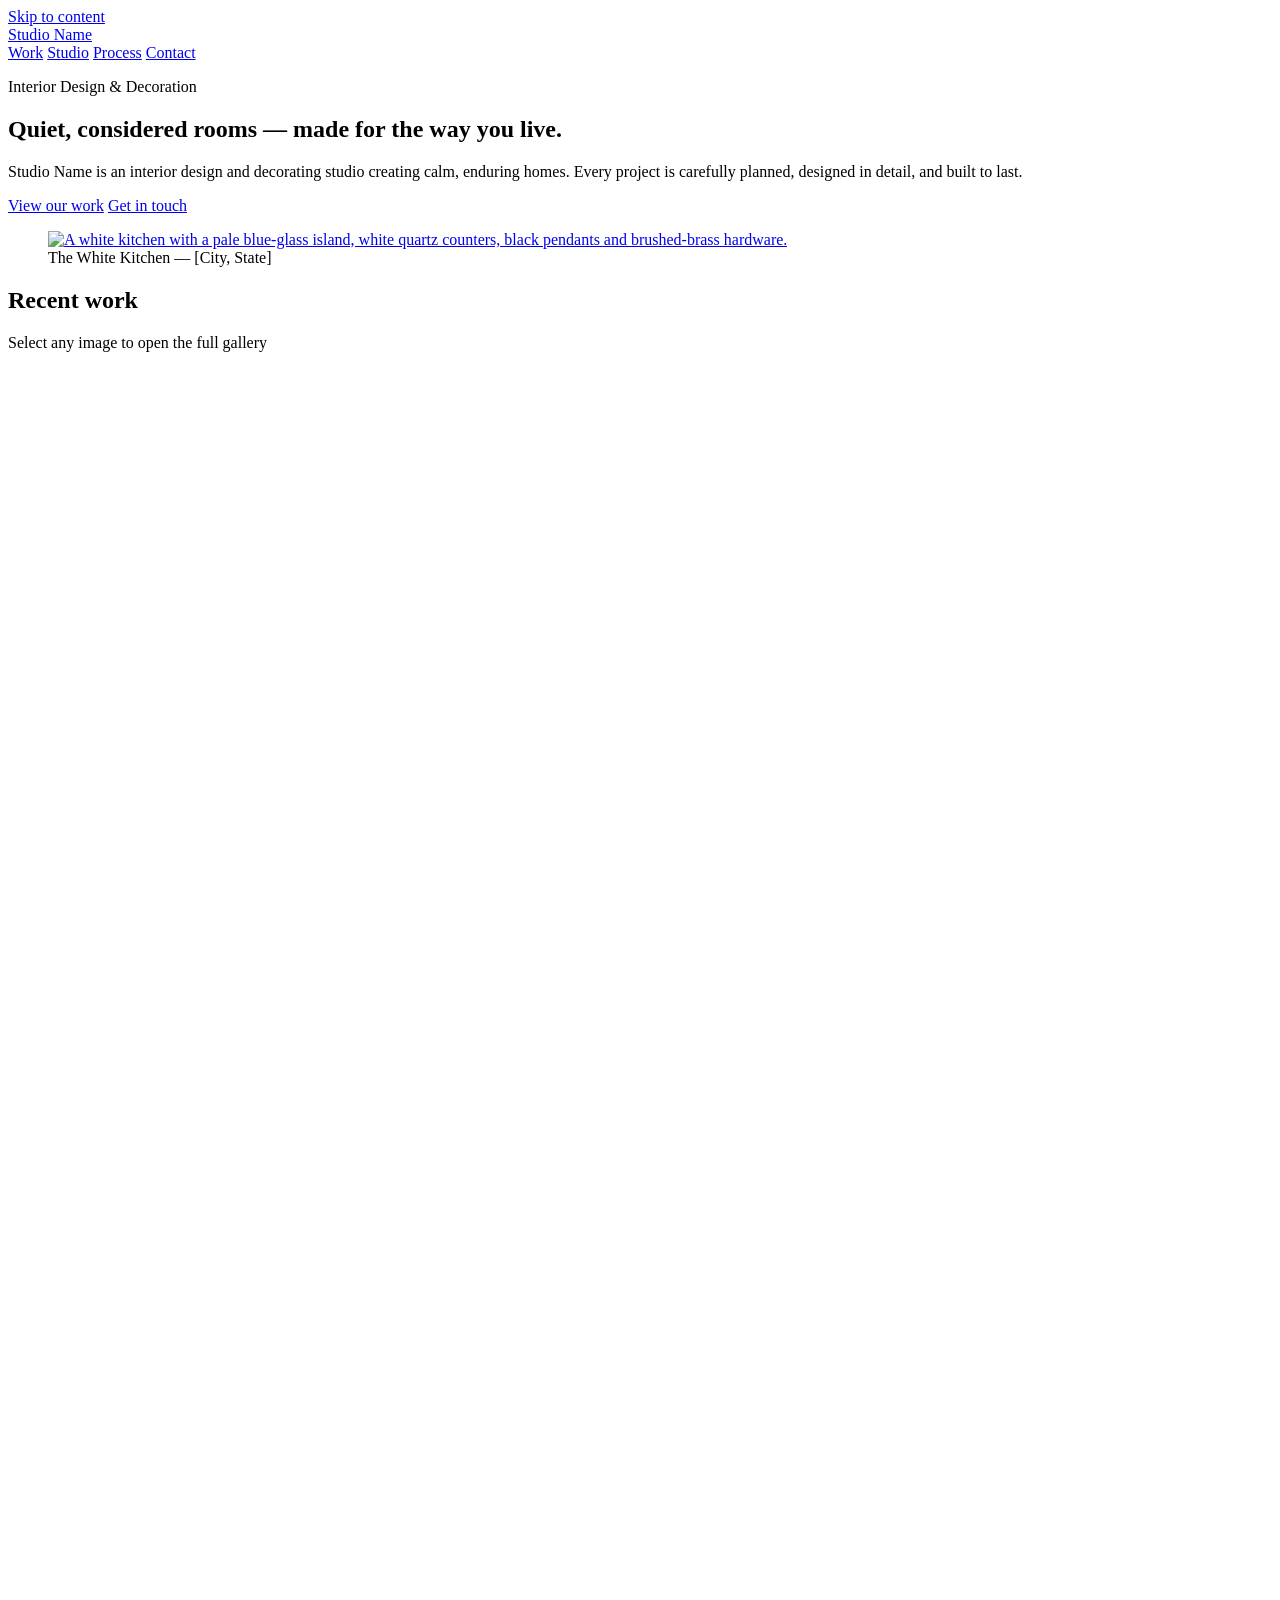
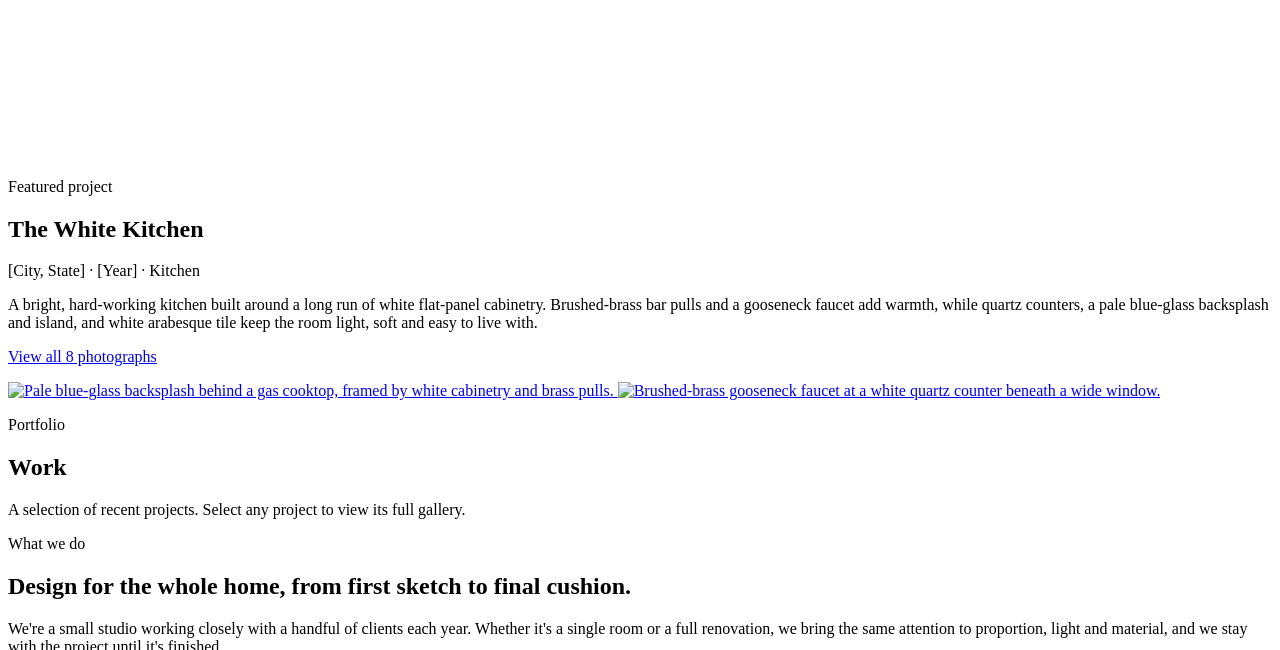
==== index.html @ 93a76c15 "Add files via upload" ====
<!doctype html>
<html lang="en">
<head>
  <meta charset="utf-8">
  <meta name="viewport" content="width=device-width, initial-scale=1">
  <!-- PLACEHOLDER: replace "Studio Name" everywhere (see README.md) -->
  <title>Studio Name — Interior Design &amp; Decoration</title>
  <meta name="description" content="Studio Name is an interior design and decorating studio creating calm, considered homes. View our recent work.">
  <meta name="theme-color" content="#F7F4EF">
  <meta property="og:title" content="Studio Name — Interior Design &amp; Decoration">
  <meta property="og:description" content="Calm, considered interiors. View our recent work.">
  <meta property="og:type" content="website">
  <meta property="og:image" content="images/white-kitchen/07.jpg">
  <link rel="icon" href="data:image/svg+xml,%3Csvg xmlns='http://www.w3.org/2000/svg' viewBox='0 0 32 32'%3E%3Crect width='32' height='32' fill='%23F7F4EF'/%3E%3Ctext x='16' y='23' font-family='Georgia,serif' font-size='20' text-anchor='middle' fill='%232A2622'%3ES%3C/text%3E%3C/svg%3E">

  <link rel="preconnect" href="https://fonts.googleapis.com">
  <link rel="preconnect" href="https://fonts.gstatic.com" crossorigin>
  <link rel="stylesheet" href="https://fonts.googleapis.com/css2?family=Cormorant+Garamond:ital,wght@0,400;0,500;1,400&family=Inter:wght@300;400;500&display=swap">

  <link rel="preload" as="image" type="image/webp" href="images/white-kitchen/07.webp" fetchpriority="high">
  <link rel="stylesheet" href="css/styles.css">

  <!-- Enables scroll-reveal styles only when JS runs. If the main script
       never signals ready, everything is shown after 2.5s. -->
  <script>
    document.documentElement.classList.add('js');
    setTimeout(function () { if (!window.__siteReady) document.documentElement.classList.add('no-reveal'); }, 2500);
  </script>
</head>
<body id="top">
  <a class="skip" href="#main">Skip to content</a>

  <header class="site-header" id="site-header">
    <a class="wordmark" href="#top">Studio Name</a>
    <nav class="nav" aria-label="Primary">
      <a href="#work">Work</a>
      <a href="#studio">Studio</a>
      <a href="#process">Process</a>
      <a href="#contact">Contact</a>
    </nav>
  </header>

  <main id="main">

    <!-- ============ HERO ============ -->
    <section class="hero wrap" aria-labelledby="hero-title">
      <div class="hero-text">
        <p class="eyebrow rise" style="--d:.15s">Interior Design &amp; Decoration</p>
        <h1 id="hero-title" class="rise" style="--d:.3s">Quiet, considered rooms&nbsp;— made for the way you live.</h1>
        <p class="lead rise" style="--d:.45s">Studio Name is an interior design and decorating studio creating calm, enduring homes. Every project is carefully planned, designed in detail, and built to last.</p>
        <p class="hero-links rise" style="--d:.6s">
          <a class="link-line" href="#work">View our work</a>
          <a class="link-line" href="#contact">Get in touch</a>
        </p>
      </div>
      <figure class="hero-figure">
        <a class="hero-media" href="images/white-kitchen/07.jpg" data-project="the-white-kitchen" data-index="0" aria-label="Open The White Kitchen gallery">
          <picture>
            <source type="image/webp" srcset="images/white-kitchen/07-thumb.webp 640w, images/white-kitchen/07.webp 1125w" sizes="(min-width: 900px) 44vw, 100vw">
            <img src="images/white-kitchen/07.jpg" srcset="images/white-kitchen/07-thumb.jpg 640w, images/white-kitchen/07.jpg 1125w" sizes="(min-width: 900px) 44vw, 100vw"
                 width="1125" height="1395" alt="A white kitchen with a pale blue-glass island, white quartz counters, black pendants and brushed-brass hardware." fetchpriority="high" decoding="async">
          </picture>
        </a>
        <figcaption class="caption rise" style="--d:.9s">The White Kitchen <span>— [City, State]</span></figcaption>
      </figure>
    </section>

    <!-- ============ DRIFTING PROJECT STRIP (built by js/main.js) ============ -->
    <section class="strip-section" aria-labelledby="strip-title">
      <div class="wrap strip-head">
        <h2 id="strip-title" class="eyebrow">Recent work</h2>
        <p class="strip-hint">Select any image to open the full gallery</p>
      </div>
      <div class="strip" id="strip">
        <div class="strip-track" id="strip-track"></div>
      </div>
    </section>

    <!-- ============ FEATURED PROJECT ============ -->
    <section class="featured wrap section" aria-labelledby="featured-title">
      <div class="feature-grid">
        <a class="shot f1 mask" href="images/white-kitchen/06.jpg" data-project="the-white-kitchen" data-index="1" aria-label="Open photo 2 of The White Kitchen">
          <picture>
            <source type="image/webp" srcset="images/white-kitchen/06-thumb.webp 640w, images/white-kitchen/06.webp 1125w" sizes="(min-width: 900px) 55vw, 100vw">
            <img src="images/white-kitchen/06-thumb.jpg" srcset="images/white-kitchen/06-thumb.jpg 640w, images/white-kitchen/06.jpg 1125w" sizes="(min-width: 900px) 55vw, 100vw"
                 width="1125" height="1390" loading="lazy" decoding="async" alt="View toward twin wall ovens in tall white cabinets, with the blue island in the foreground.">
          </picture>
        </a>

        <div class="f-text">
          <p class="eyebrow reveal">Featured project</p>
          <h2 id="featured-title" class="reveal" style="--d:.08s">The White Kitchen</h2>
          <p class="meta reveal" style="--d:.16s">[City, State] &middot; [Year] &middot; Kitchen</p>
          <p class="reveal" style="--d:.24s">A bright, hard-working kitchen built around a long run of white flat-panel cabinetry. Brushed-brass bar pulls and a gooseneck faucet add warmth, while quartz counters, a pale blue-glass backsplash and island, and white arabesque tile keep the room light, soft and easy to live with.</p>
          <p class="reveal" style="--d:.32s"><a class="link-line" href="images/white-kitchen/07.jpg" data-project="the-white-kitchen" data-index="0">View all 8 photographs</a></p>
        </div>

        <a class="shot f2 mask" style="--d:.1s" href="images/white-kitchen/04.jpg" data-project="the-white-kitchen" data-index="3" aria-label="Open photo 4 of The White Kitchen">
          <picture>
            <source type="image/webp" srcset="images/white-kitchen/04-thumb.webp 566w, images/white-kitchen/04.webp 1125w" sizes="(min-width: 900px) 30vw, 48vw">
            <img src="images/white-kitchen/04-thumb.jpg" srcset="images/white-kitchen/04-thumb.jpg 566w, images/white-kitchen/04.jpg 1125w" sizes="(min-width: 900px) 30vw, 48vw"
                 width="1125" height="1591" loading="lazy" decoding="async" alt="Pale blue-glass backsplash behind a gas cooktop, framed by white cabinetry and brass pulls.">
          </picture>
        </a>

        <a class="shot f3 mask" style="--d:.2s" href="images/white-kitchen/01.jpg" data-project="the-white-kitchen" data-index="4" aria-label="Open photo 5 of The White Kitchen">
          <picture>
            <source type="image/webp" srcset="images/white-kitchen/01-thumb.webp 640w, images/white-kitchen/01.webp 1125w" sizes="(min-width: 900px) 36vw, 48vw">
            <img src="images/white-kitchen/01-thumb.jpg" srcset="images/white-kitchen/01-thumb.jpg 640w, images/white-kitchen/01.jpg 1125w" sizes="(min-width: 900px) 36vw, 48vw"
                 width="1125" height="1403" loading="lazy" decoding="async" alt="Brushed-brass gooseneck faucet at a white quartz counter beneath a wide window.">
          </picture>
        </a>
      </div>
    </section>

    <!-- ============ WORK ============ -->
    <section class="work wrap section" id="work" aria-labelledby="work-title">
      <header class="section-head">
        <p class="eyebrow reveal">Portfolio</p>
        <h2 id="work-title" class="reveal" style="--d:.08s">Work</h2>
        <p class="section-intro reveal" style="--d:.16s">A selection of recent projects. Select any project to view its full gallery.</p>
      </header>

      <!-- Cards are built from js/projects.js -->
      <div class="work-grid" id="work-grid">
        <noscript>
          <article class="card">
            <a class="card-link" href="images/white-kitchen/08.jpg">
              <div class="mask ratio"><img src="images/white-kitchen/08-thumb.jpg" alt="Tall white cabinets with brass pulls and stacked ovens." width="640" height="794"></div>
              <div class="card-meta"><h3>The White Kitchen</h3><p>[City, State] &middot; [Year]</p></div>
            </a>
          </article>
        </noscript>
      </div>
    </section>

    <!-- ============ WHAT WE DO ============ -->
    <section class="studio section" id="studio" aria-labelledby="studio-title">
      <div class="wrap studio-grid">
        <div>
          <p class="eyebrow reveal">What we do</p>
          <h2 id="studio-title" class="reveal" style="--d:.08s">Design for the whole home, from first sketch to final cushion.</h2>
        </div>
        <div>
          <p class="lead reveal" style="--d:.16s">We're a small studio working closely with a handful of clients each year. Whether it's a single room or a full renovation, we bring the same attention to proportion, light and material, and we stay with the project until it's finished.</p>
          <ul class="services">
            <li class="reveal"><h3>Interior design</h3><p>Space planning, layouts, lighting and finishes for renovations and new builds.</p></li>
            <li class="reveal" style="--d:.06s"><h3>Kitchens &amp; baths</h3><p>Cabinetry, hardware, surfaces and tile for the rooms that work hardest.</p></li>
            <li class="reveal" style="--d:.12s"><h3>Decorating &amp; furnishing</h3><p>Furniture, fabrics, window treatments, rugs and art, sourced and placed.</p></li>
            <li class="reveal" style="--d:.18s"><h3>Project coordination</h3><p>We work alongside builders and trades to keep every detail right on site.</p></li>
          </ul>
        </div>
      </div>
    </section>

    <!-- ============ HOW WE WORK: PLAN → DESIGN → BUILD ============ -->
    <section class="process wrap section" id="process" aria-labelledby="process-title">
      <header class="section-head process-head">
        <p class="eyebrow reveal">How we work</p>
        <h2 id="process-title" class="process-title reveal" style="--d:.08s">
          Plan <span class="arrow" aria-hidden="true">&rarr;</span> Design <span class="arrow" aria-hidden="true">&rarr;</span> Build
        </h2>
        <p class="section-intro reveal" style="--d:.16s">A clear, three-part process keeps decisions simple and the finished room true to the plan.</p>
      </header>

      <ol class="steps">
        <li class="step">
          <span class="rule reveal-line" aria-hidden="true"></span>
          <p class="step-no reveal">01</p>
          <h3 class="reveal" style="--d:.06s">Plan</h3>
          <p class="reveal" style="--d:.12s">We start by listening. We visit your home, talk through how you live, and agree on scope, priorities, budget and timeline.</p>
          <ul class="step-list reveal" style="--d:.18s">
            <li>Site visit &amp; measurements</li>
            <li>Brief and budget</li>
            <li>Timeline</li>
          </ul>
        </li>
        <li class="step">
          <span class="rule reveal-line" style="--d:.12s" aria-hidden="true"></span>
          <p class="step-no reveal" style="--d:.12s">02</p>
          <h3 class="reveal" style="--d:.18s">Design</h3>
          <p class="reveal" style="--d:.24s">We develop layouts, materials and finishes, refining them with you until every detail feels right, before anything is ordered or built.</p>
          <ul class="step-list reveal" style="--d:.3s">
            <li>Layouts &amp; elevations</li>
            <li>Materials &amp; finishes</li>
            <li>Furniture &amp; lighting</li>
          </ul>
        </li>
        <li class="step">
          <span class="rule reveal-line" style="--d:.24s" aria-hidden="true"></span>
          <p class="step-no reveal" style="--d:.24s">03</p>
          <h3 class="reveal" style="--d:.3s">Build</h3>
          <p class="reveal" style="--d:.36s">We coordinate with builders and trades, track orders and check the details on site, right through to the final styling.</p>
          <ul class="step-list reveal" style="--d:.42s">
            <li>Trade coordination</li>
            <li>Site visits</li>
            <li>Installation &amp; styling</li>
          </ul>
        </li>
      </ol>
    </section>

    <!-- ============ CONTACT ============ -->
    <!-- PLACEHOLDER contact details: edit the email, phone, area and Instagram below -->
    <section class="contact section" id="contact" aria-labelledby="contact-title">
      <div class="wrap contact-grid">
        <div>
          <p class="eyebrow reveal">Contact</p>
          <h2 id="contact-title" class="reveal" style="--d:.08s">Let's talk about your space.</h2>
          <p class="lead reveal" style="--d:.16s">Tell us a little about your home and what you have in mind. We'll be in touch to arrange a first conversation.</p>
        </div>
        <dl class="contact-list">
          <div class="reveal">
            <dt>Email</dt>
            <dd><a class="link-line" href="mailto:hello@studioname.com">hello@studioname.com</a></dd>
          </div>
          <div class="reveal" style="--d:.06s">
            <dt>Phone</dt>
            <dd><a class="link-line" href="tel:+15550100000">(555) 010-0000</a></dd>
          </div>
          <div class="reveal" style="--d:.12s">
            <dt>Studio</dt>
            <dd>[Studio address or service area]</dd>
          </div>
          <div class="reveal" style="--d:.18s">
            <dt>Instagram</dt>
            <dd><a class="link-line" href="https://instagram.com/studioname" rel="noopener">@studioname</a></dd>
          </div>
        </dl>
      </div>
    </section>
  </main>

  <footer class="site-footer wrap">
    <p class="wordmark">Studio Name</p>
    <p>Interior Design &amp; Decoration &middot; &copy; <span id="year">2026</span></p>
    <p><a class="link-line" href="#top">Back to top</a></p>
  </footer>

  <!-- ============ FULL-SCREEN GALLERY ============ -->
  <div class="lb" id="lightbox" role="dialog" aria-modal="true" aria-labelledby="lb-title" hidden>
    <div class="lb-bar lb-top">
      <p class="lb-title"><span id="lb-title"></span> <span class="lb-meta" id="lb-meta"></span></p>
      <button class="lb-btn lb-close" type="button" id="lb-close">Close <span aria-hidden="true" class="x">&times;</span></button>
    </div>
    <div class="lb-stage" id="lb-stage">
      <div class="lb-track" id="lb-track"></div>
    </div>
    <div class="lb-bar lb-bottom">
      <button class="lb-btn lb-prev" type="button" id="lb-prev" aria-label="Previous photo"><span aria-hidden="true">&larr;</span> <span class="lb-label">Prev</span></button>
      <p class="lb-count" id="lb-count" aria-live="polite"></p>
      <button class="lb-btn lb-next" type="button" id="lb-next" aria-label="Next photo"><span class="lb-label">Next</span> <span aria-hidden="true">&rarr;</span></button>
    </div>
  </div>

  <script src="js/projects.js"></script>
  <script src="js/main.js"></script>
</body>
</html>
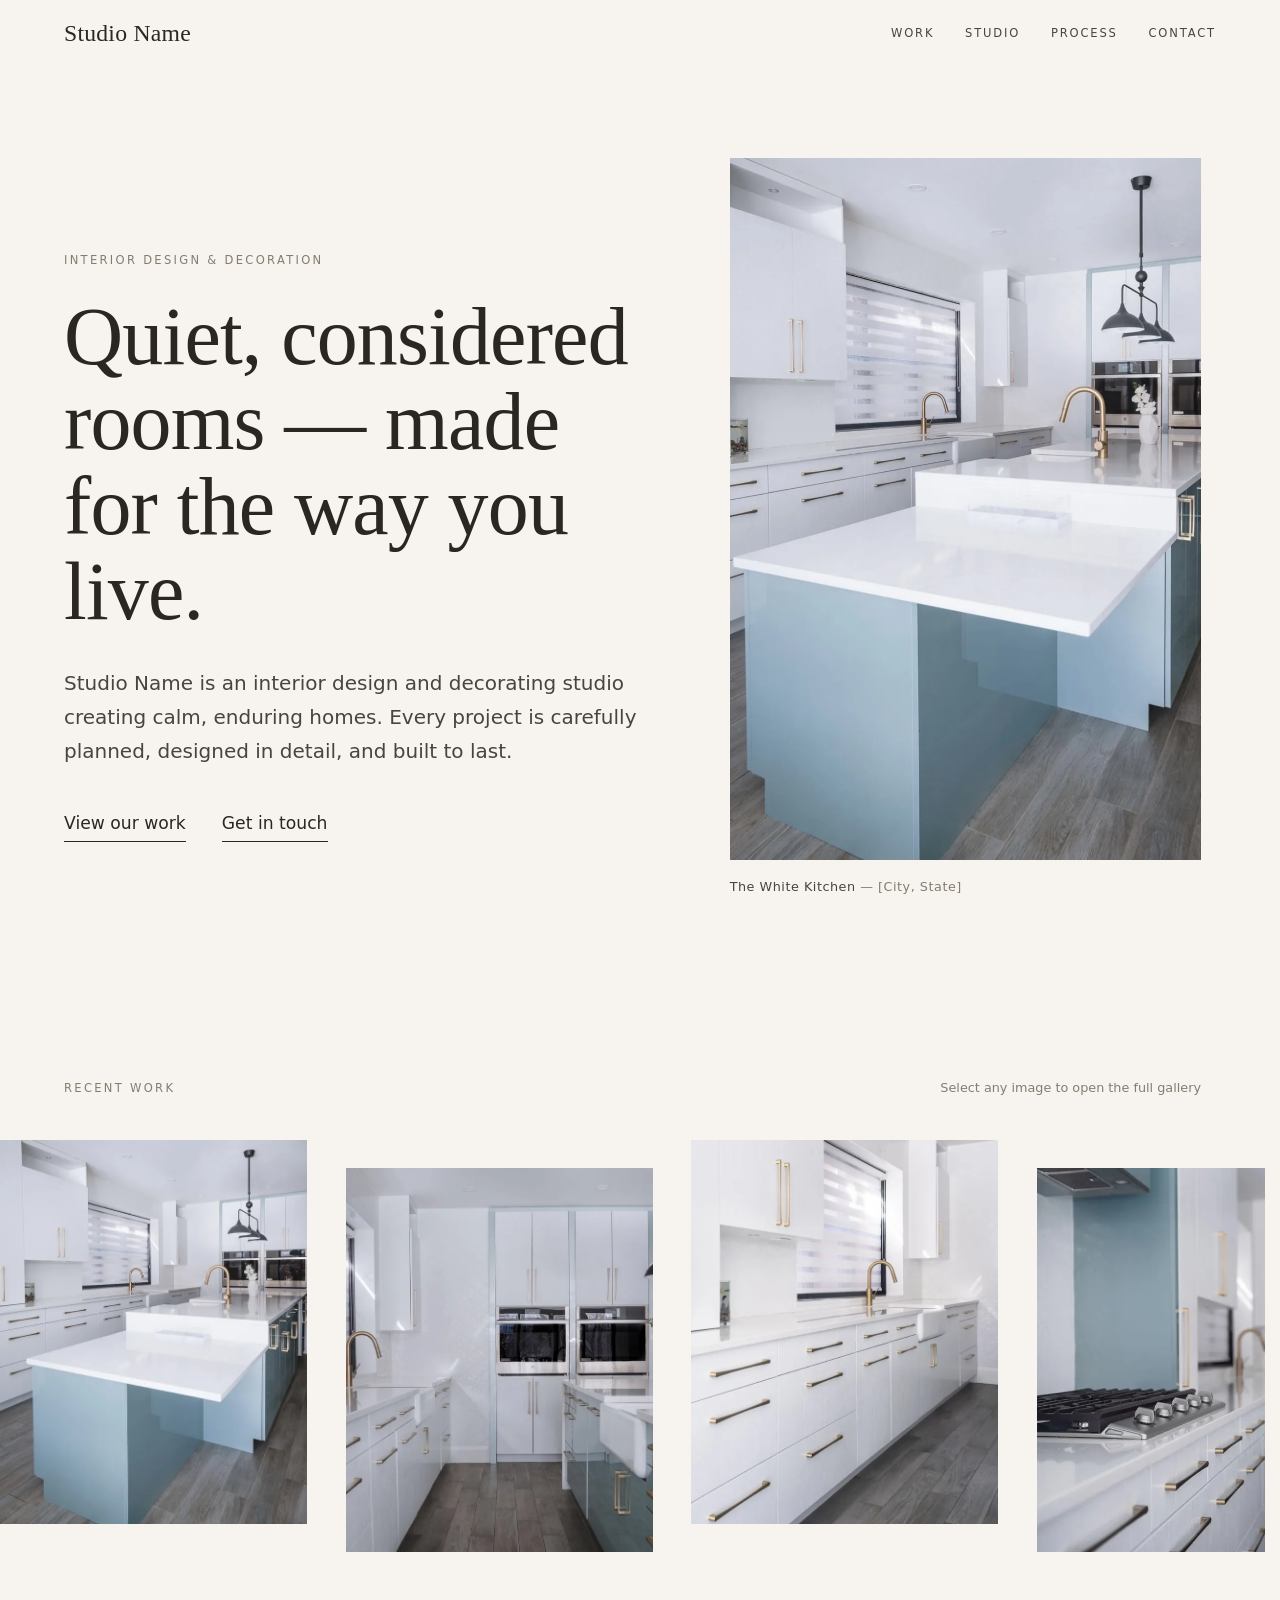
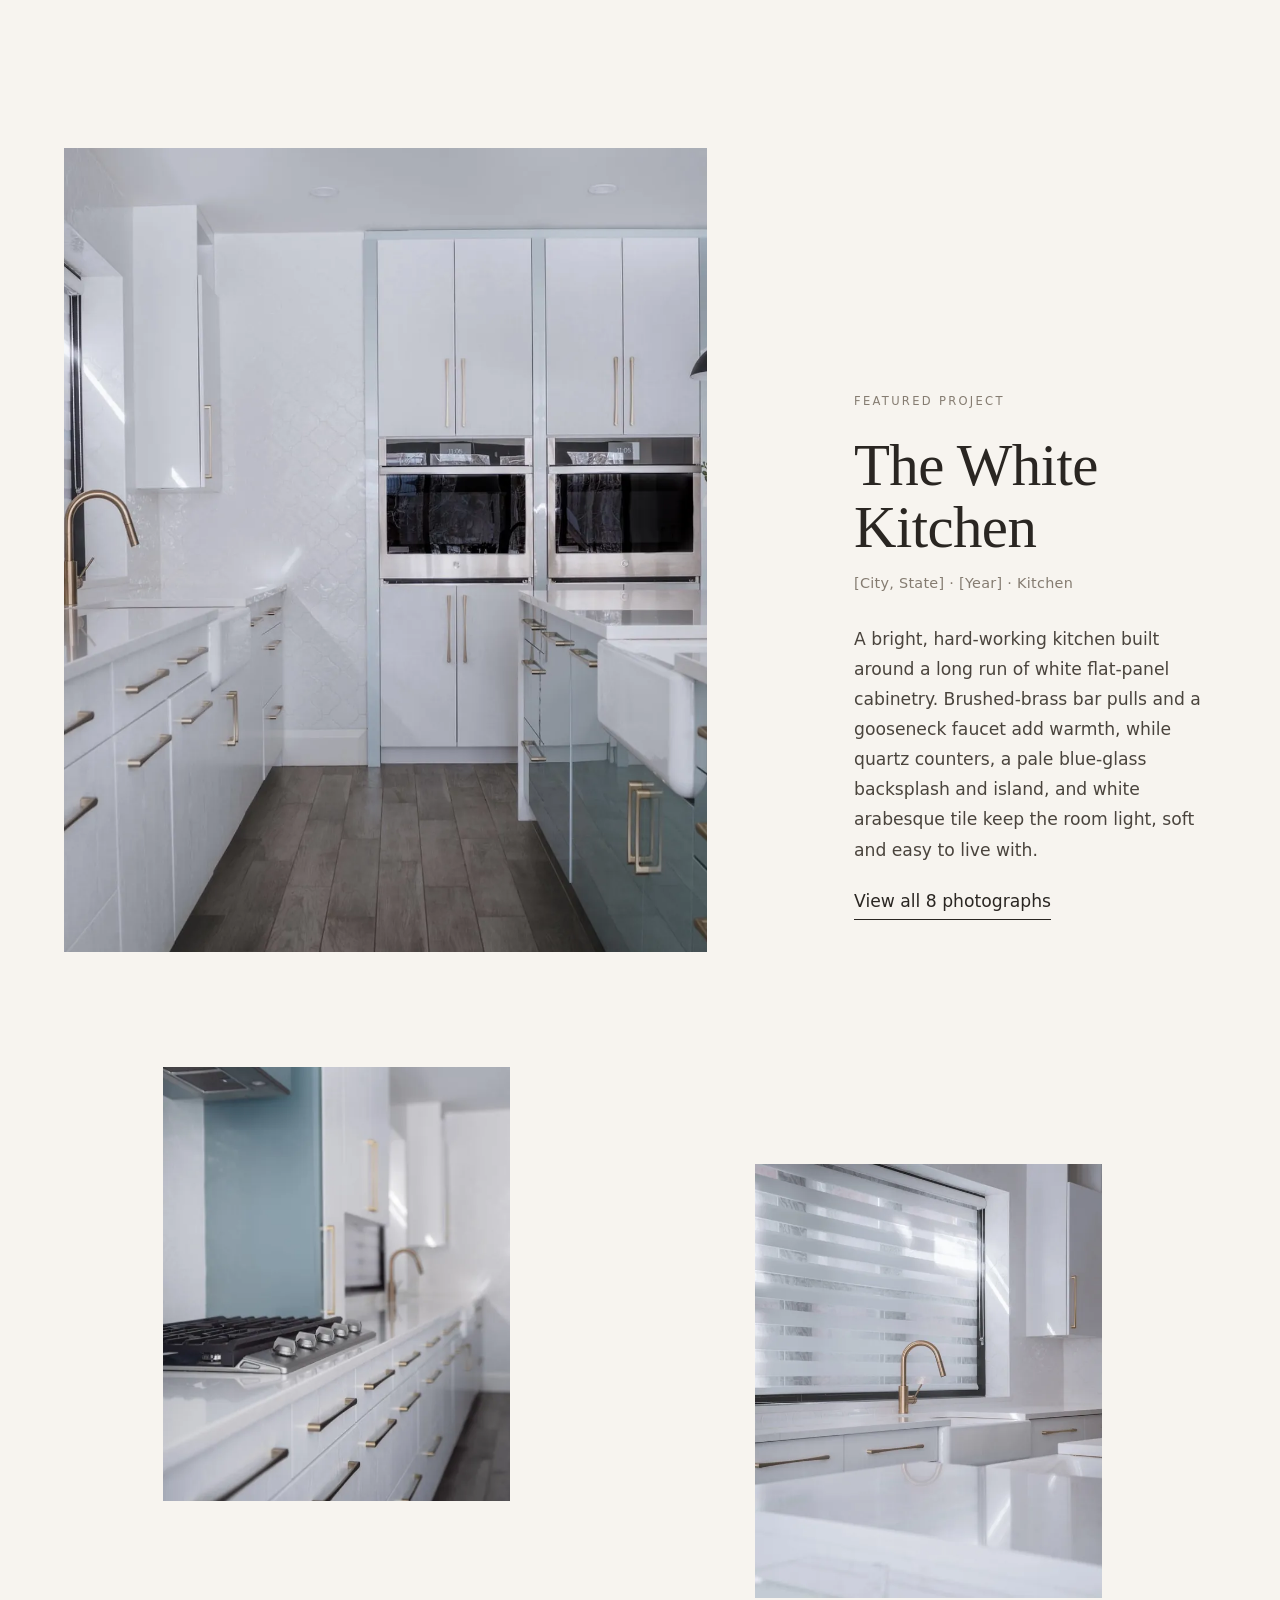
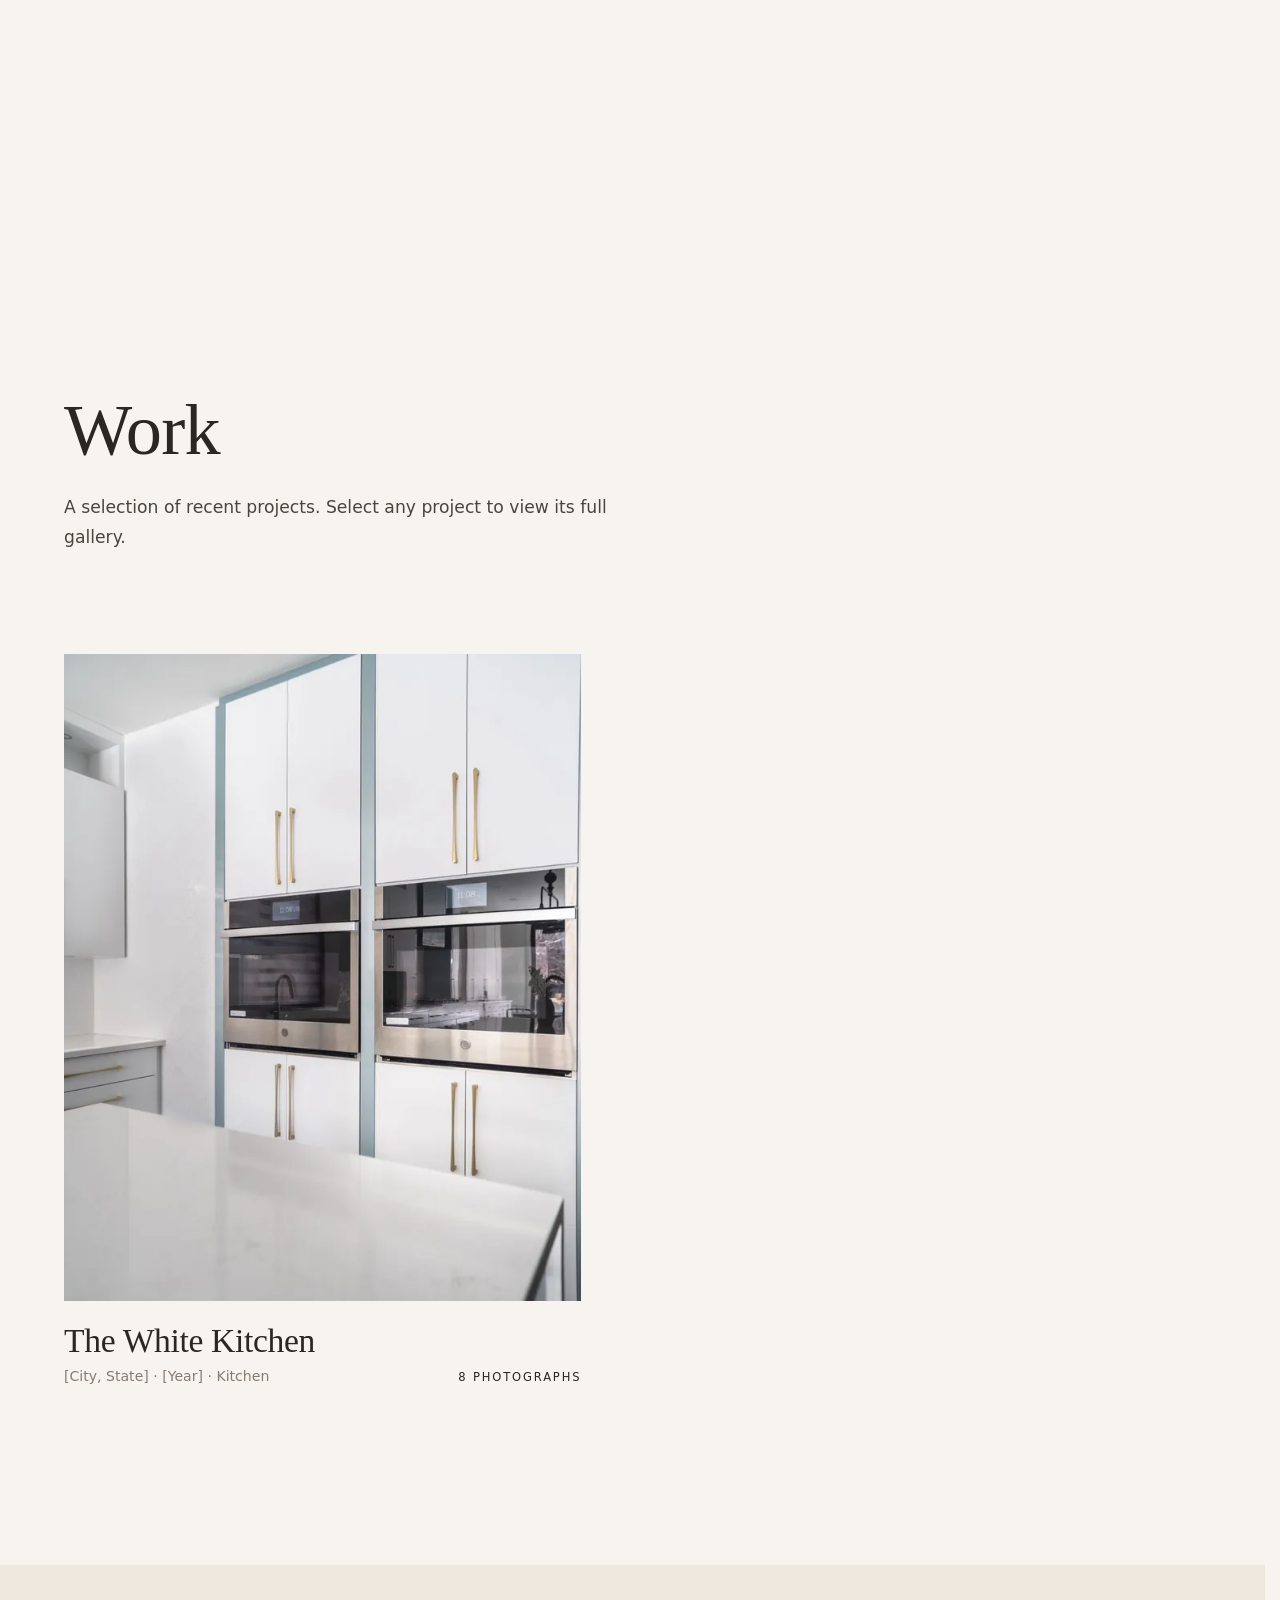
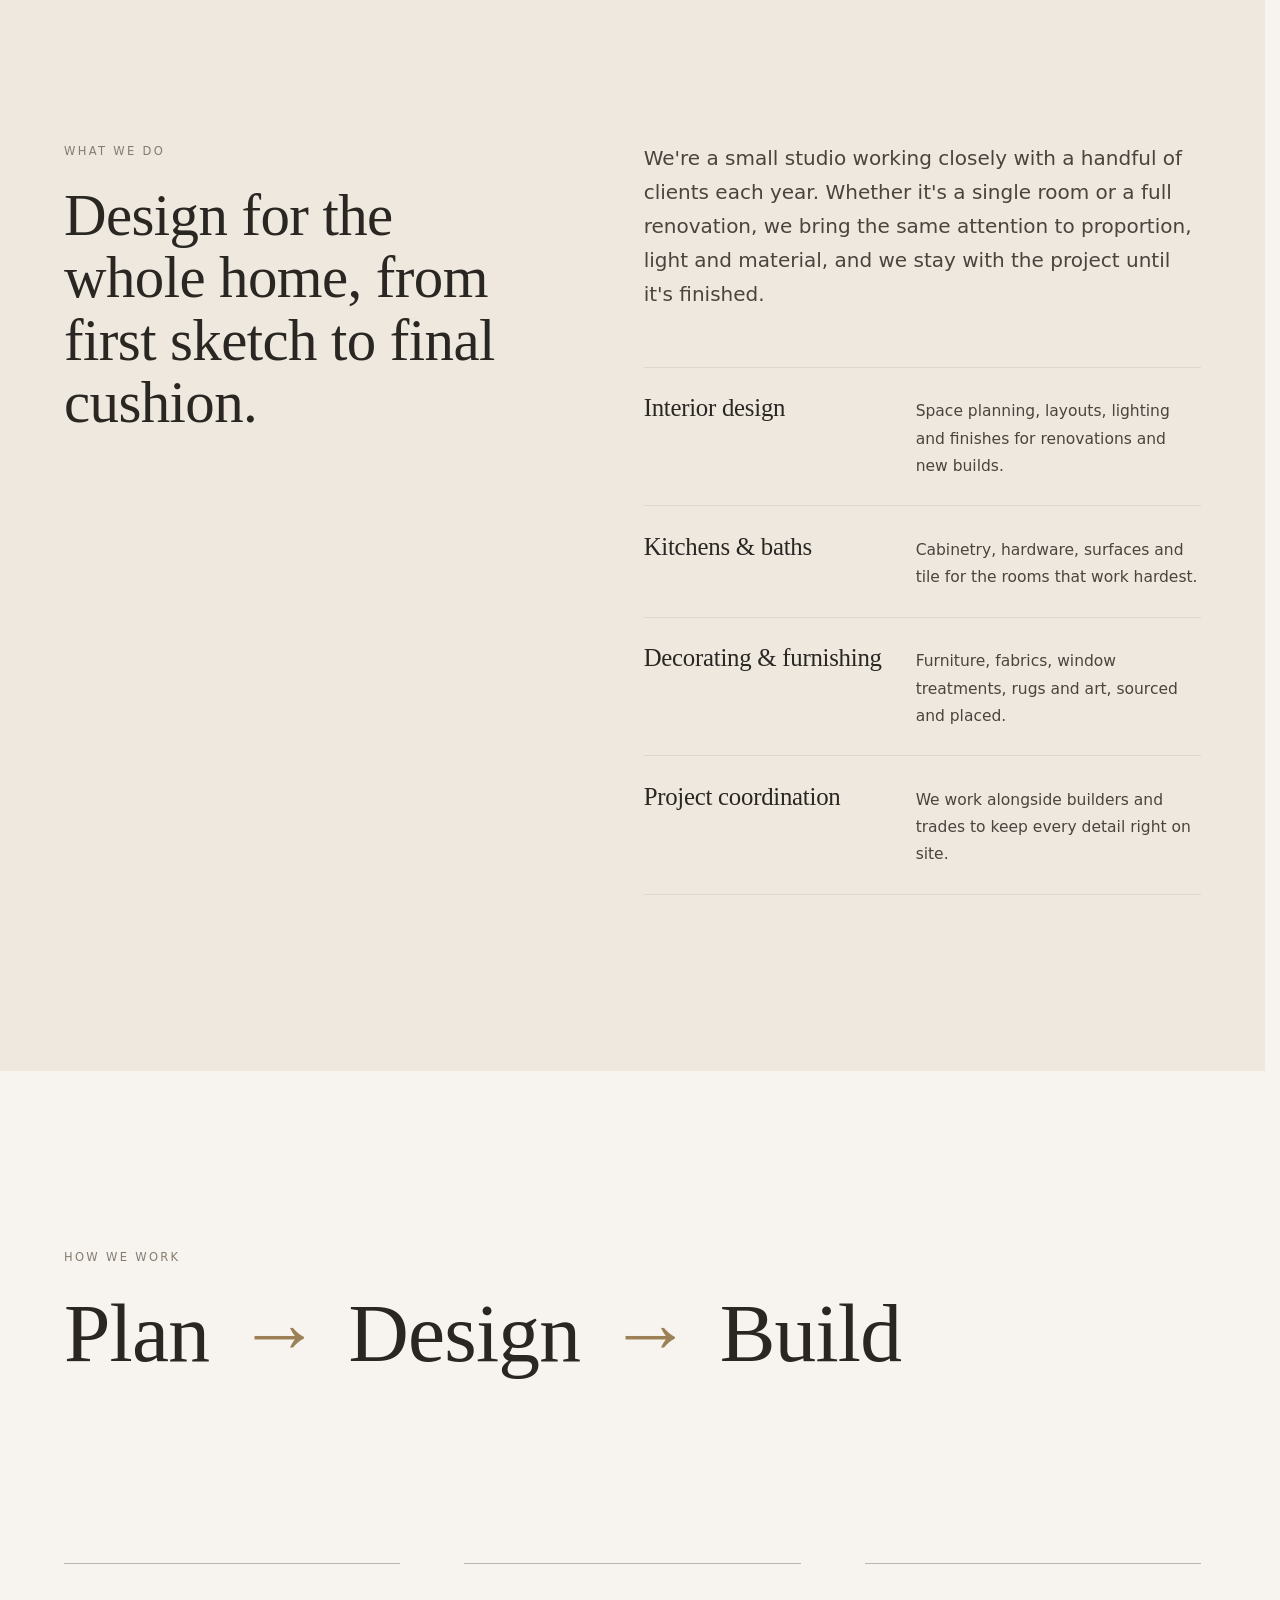
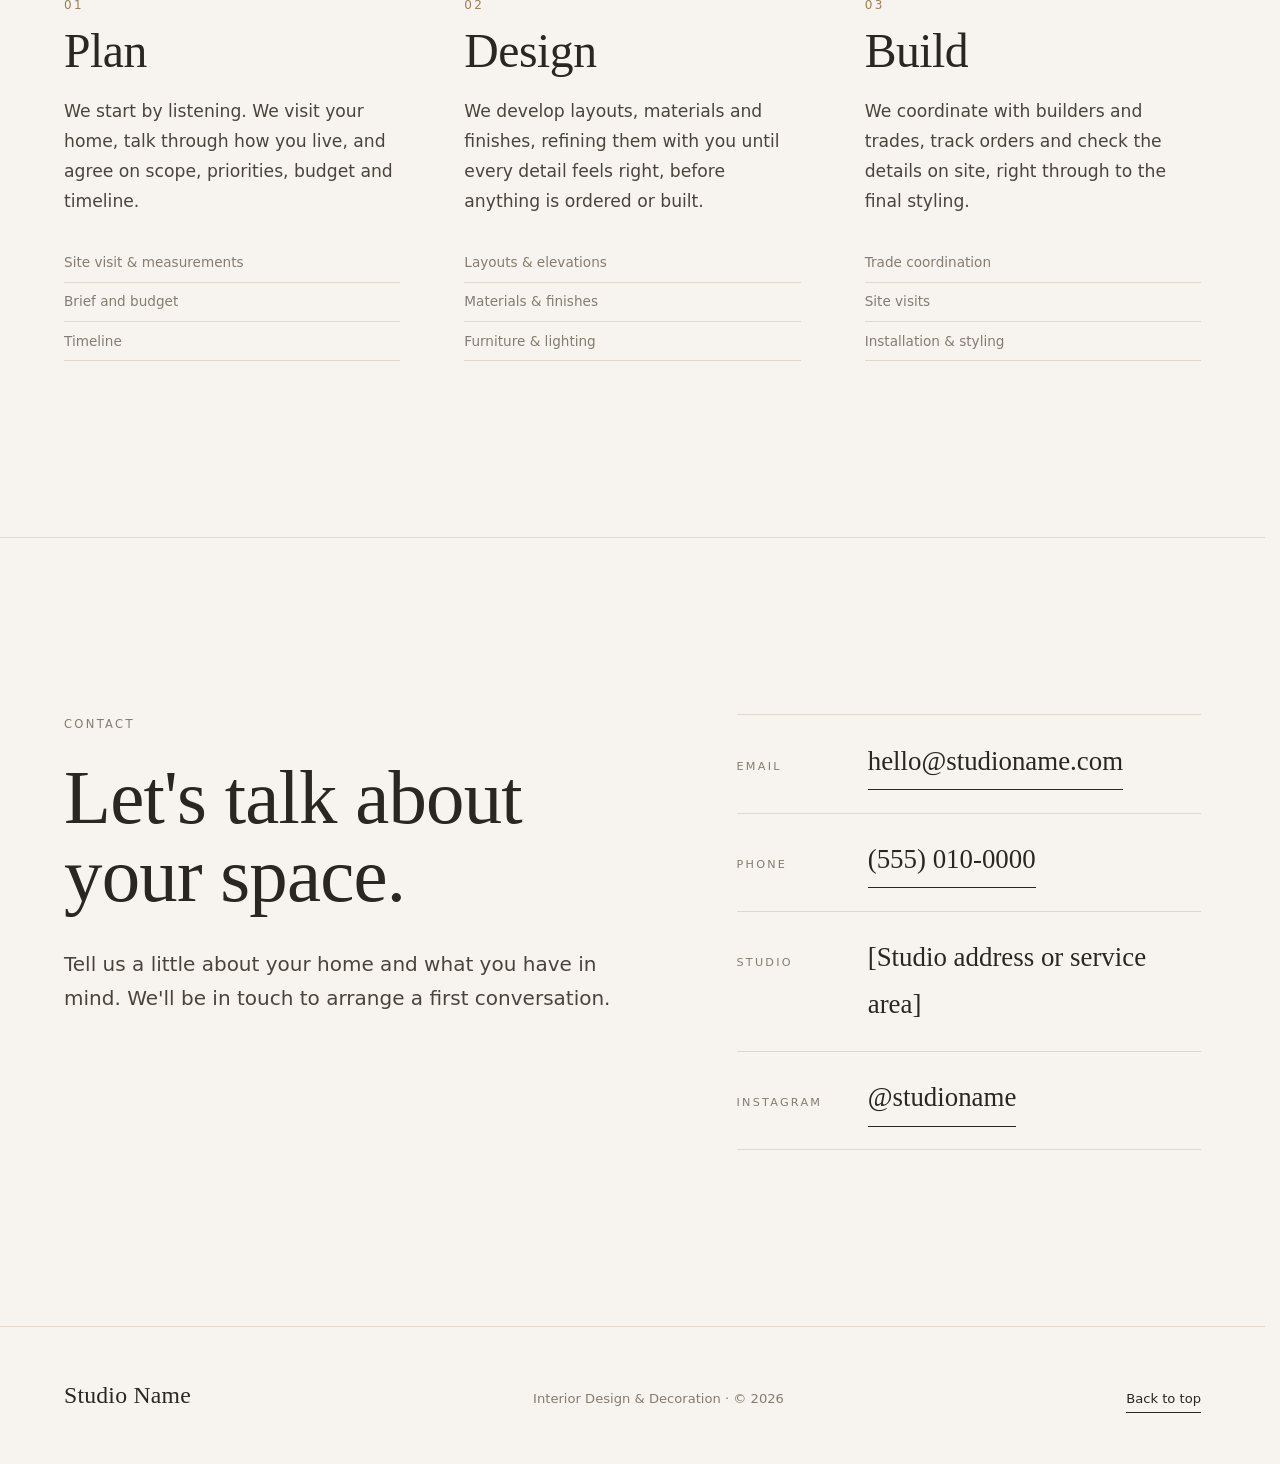
==== commit aa2fb94a: "Add files via upload" ====
--- a/index.html
+++ b/index.html
@@ -105,8 +105,8 @@
 
         <a class="shot f3 mask" style="--d:.2s" href="images/white-kitchen/01.jpg" data-project="the-white-kitchen" data-index="4" aria-label="Open photo 5 of The White Kitchen">
           <picture>
-            <source type="image/webp" srcset="images/white-kitchen/01-thumb.webp 640w, images/white-kitchen/01.webp 1125w" sizes="(min-width: 900px) 36vw, 48vw">
-            <img src="images/white-kitchen/01-thumb.jpg" srcset="images/white-kitchen/01-thumb.jpg 640w, images/white-kitchen/01.jpg 1125w" sizes="(min-width: 900px) 36vw, 48vw"
+            <source type="image/webp" srcset="images/white-kitchen/01-thumb.webp 640w, images/white-kitchen/01.webp 1125w" sizes="(min-width: 900px) 30vw, 48vw">
+            <img src="images/white-kitchen/01-thumb.jpg" srcset="images/white-kitchen/01-thumb.jpg 640w, images/white-kitchen/01.jpg 1125w" sizes="(min-width: 900px) 30vw, 48vw"
                  width="1125" height="1403" loading="lazy" decoding="async" alt="Brushed-brass gooseneck faucet at a white quartz counter beneath a wide window.">
           </picture>
         </a>
--- a/css/styles.css
+++ b/css/styles.css
@@ -0,0 +1,537 @@
+/* =========================================================
+   Studio Name — portfolio styles
+   Only transform + opacity are animated. All motion is
+   disabled under prefers-reduced-motion.
+   ========================================================= */
+
+:root {
+  --bg: #F7F4EF;
+  --bg-2: #EEE8DF;
+  --ink: #2A2622;
+  --ink-2: #4A443D;
+  --muted: #857C71;
+  --line: #E0D8CC;
+  --accent: #9C8157;
+
+  --serif: "Cormorant Garamond", "Iowan Old Style", "Palatino Linotype", Georgia, serif;
+  --sans: "Inter", system-ui, -apple-system, "Segoe UI", Roboto, sans-serif;
+
+  --pad: clamp(1.25rem, 5vw, 4.5rem);
+  --max: 1480px;
+  --section: clamp(5rem, 3rem + 10vw, 12rem);
+
+  --ease: cubic-bezier(.2, .7, .1, 1);
+  --ease-io: cubic-bezier(.77, 0, .18, 1);
+  --header-h: 4.25rem;
+}
+
+*, *::before, *::after { box-sizing: border-box; }
+
+html {
+  scrollbar-gutter: stable;
+  -webkit-text-size-adjust: 100%;
+  text-size-adjust: 100%;
+  background: var(--bg);
+}
+@media (prefers-reduced-motion: no-preference) {
+  html { scroll-behavior: smooth; }
+}
+
+body {
+  margin: 0;
+  background: var(--bg);
+  color: var(--ink-2);
+  font-family: var(--sans);
+  font-weight: 300;
+  font-size: clamp(1rem, .96rem + .2vw, 1.075rem);
+  line-height: 1.75;
+  -webkit-font-smoothing: antialiased;
+  -moz-osx-font-smoothing: grayscale;
+}
+
+img { display: block; max-width: 100%; height: auto; }
+picture { display: block; }
+a { color: inherit; text-decoration: none; }
+button { font: inherit; color: inherit; }
+h1, h2, h3 {
+  font-family: var(--serif);
+  font-weight: 400;
+  color: var(--ink);
+  margin: 0;
+  letter-spacing: -.01em;
+}
+p { margin: 0 0 1.25em; }
+p:last-child { margin-bottom: 0; }
+
+:focus-visible { outline: 1px solid var(--ink); outline-offset: 4px; }
+
+.skip {
+  position: absolute; left: 1rem; top: -4rem; z-index: 200;
+  background: var(--ink); color: var(--bg); padding: .6rem 1rem;
+}
+.skip:focus { top: 1rem; }
+
+.wrap {
+  width: 100%;
+  max-width: var(--max);
+  margin-inline: auto;
+  padding-inline: var(--pad);
+}
+.section { padding-block: var(--section); }
+section[id] { scroll-margin-top: var(--header-h); }
+
+.eyebrow {
+  font-family: var(--sans);
+  font-size: .72rem;
+  font-weight: 500;
+  letter-spacing: .2em;
+  text-transform: uppercase;
+  color: var(--muted);
+  margin-bottom: 1.5rem;
+}
+.lead {
+  font-size: clamp(1.05rem, 1rem + .35vw, 1.25rem);
+  line-height: 1.7;
+  color: var(--ink-2);
+  max-width: 34em;
+}
+.meta { color: var(--muted); font-size: .9rem; letter-spacing: .02em; }
+
+.link-line {
+  position: relative;
+  display: inline-block;
+  color: var(--ink);
+  font-weight: 400;
+  padding-bottom: .2em;
+}
+.link-line::after {
+  content: "";
+  position: absolute; left: 0; right: 0; bottom: 0;
+  height: 1px; background: currentColor;
+  transform-origin: left;
+  transition: transform .5s var(--ease);
+}
+@media (hover: hover) {
+  .link-line:hover::after { transform: scaleX(.35); }
+}
+
+/* ---------- Header ---------- */
+.site-header {
+  position: fixed; inset: 0 0 auto 0; z-index: 50;
+  height: var(--header-h);
+  display: flex; align-items: center; justify-content: space-between;
+  gap: 1rem;
+  padding-inline: var(--pad);
+  background: rgba(247, 244, 239, .92);
+  border-bottom: 1px solid transparent;
+  transition: border-color .4s;
+}
+.site-header.is-scrolled { border-bottom-color: var(--line); }
+.wordmark {
+  font-family: var(--serif);
+  font-size: clamp(1.15rem, 1rem + .6vw, 1.5rem);
+  font-weight: 500;
+  color: var(--ink);
+  letter-spacing: .01em;
+  white-space: nowrap;
+}
+.nav { display: flex; gap: clamp(.75rem, 2.4vw, 2.5rem); }
+.nav a {
+  font-size: .72rem;
+  font-weight: 500;
+  letter-spacing: .16em;
+  text-transform: uppercase;
+  color: var(--ink-2);
+  padding-block: .5rem;
+  transition: opacity .3s;
+}
+@media (hover: hover) { .nav a:hover { opacity: .55; } }
+@media (max-width: 400px) {
+  .nav { gap: .7rem; }
+  .nav a { font-size: .64rem; letter-spacing: .1em; }
+}
+
+main { padding-top: var(--header-h); }
+
+/* ---------- Hero ---------- */
+.hero {
+  display: grid;
+  gap: 3rem;
+  padding-top: clamp(2.5rem, 7vw, 6rem);
+  padding-bottom: clamp(3rem, 6vw, 5rem);
+}
+.hero h1 {
+  font-size: clamp(2.6rem, 1.6rem + 4.4vw, 5.6rem);
+  line-height: 1.04;
+  margin-bottom: 2rem;
+  max-width: 11.5em;
+}
+.hero-links { display: flex; gap: 2.25rem; flex-wrap: wrap; margin-top: 2.5rem; }
+.hero-figure { margin: 0; }
+.hero-media {
+  position: relative; display: block; overflow: hidden;
+  aspect-ratio: 4 / 5;
+  background: var(--bg-2);
+}
+.hero-media picture { height: 100%; }
+.hero-media img { width: 100%; height: 100%; object-fit: cover; }
+.caption {
+  margin-top: 1rem;
+  font-size: .8rem; letter-spacing: .04em; color: var(--ink-2);
+}
+.caption span { color: var(--muted); }
+
+@media (min-width: 900px) {
+  .hero {
+    grid-template-columns: minmax(0, 1.1fr) minmax(0, .9fr);
+    align-items: end;
+    gap: clamp(3rem, 7vw, 8rem);
+    min-height: calc(100svh - var(--header-h));
+  }
+  .hero-text { padding-bottom: 3.5rem; }
+  .hero-media { aspect-ratio: auto; height: min(78svh, 58vw); }
+}
+
+/* ---------- Drifting strip ---------- */
+.strip-section { padding-top: clamp(3rem, 8vw, 7rem); }
+.strip-head {
+  display: flex; justify-content: space-between; align-items: baseline;
+  gap: 1rem; flex-wrap: wrap;
+}
+.strip-head .eyebrow { margin: 0; }
+.strip-hint { font-size: .8rem; color: var(--muted); margin: 0; }
+
+.strip {
+  --h: clamp(230px, 30vw, 440px);
+  --gap: clamp(1.25rem, 3vw, 3rem);
+  overflow: hidden;
+  padding-block: 2.5rem 3rem;
+}
+.strip-track {
+  display: flex;
+  width: max-content;
+  animation: drift var(--dur, 90s) linear infinite;
+}
+.strip-set { display: flex; gap: var(--gap); padding-right: var(--gap); }
+.strip-item {
+  position: relative;
+  flex: none;
+  height: var(--h);
+  aspect-ratio: 4 / 5;
+  padding: 0; border: 0;
+  background: var(--bg-2);
+  overflow: hidden;
+  cursor: pointer;
+}
+.strip-item:nth-child(even) { transform: translateY(1.75rem); }
+.strip-item picture, .strip-item img { width: 100%; height: 100%; }
+.strip-item img {
+  object-fit: cover;
+  transition: transform 1.2s var(--ease), opacity .6s;
+}
+.strip-item .strip-label {
+  position: absolute; left: 1rem; bottom: .9rem;
+  font-size: .68rem; letter-spacing: .18em; text-transform: uppercase;
+  color: #fff;
+  opacity: 0; transform: translateY(6px);
+  transition: opacity .5s var(--ease), transform .5s var(--ease);
+  text-shadow: 0 1px 8px rgba(0,0,0,.35);
+}
+@media (hover: hover) {
+  .strip:hover .strip-track { animation-play-state: paused; }
+  .strip-item:hover img { transform: scale(1.04); }
+  .strip-item:hover .strip-label { opacity: 1; transform: none; }
+}
+.strip.is-paused .strip-track,
+.lb-open .strip-track { animation-play-state: paused; }
+
+@keyframes drift {
+  from { transform: translate3d(0, 0, 0); }
+  to   { transform: translate3d(-50%, 0, 0); }
+}
+
+/* ---------- Image mask + reveal ---------- */
+.mask {
+  position: relative;
+  display: block;
+  overflow: hidden;
+  background: var(--bg-2);
+}
+.mask img { width: 100%; height: 100%; object-fit: cover; }
+.mask picture { height: 100%; transition: transform 1.4s var(--ease); }
+@media (hover: hover) {
+  a.mask:hover picture, .card-link:hover .mask picture { transform: scale(1.03); }
+}
+
+/* ---------- Featured ---------- */
+.feature-grid {
+  display: grid;
+  grid-template-columns: repeat(2, minmax(0, 1fr));
+  column-gap: clamp(1.25rem, 4vw, 3rem);
+  row-gap: clamp(3rem, 9vw, 9rem);
+}
+.f1 { grid-column: 1 / -1; aspect-ratio: 4 / 5; }
+.f-text { grid-column: 1 / -1; }
+.f-text h2 { font-size: clamp(2.2rem, 1.6rem + 2.6vw, 4rem); line-height: 1.05; margin-bottom: .75rem; }
+.f-text .meta { margin-bottom: 1.75rem; }
+.f-text p:not(.meta):not(.eyebrow) { max-width: 30em; }
+.f2 { grid-column: 1; aspect-ratio: 4 / 5; }
+.f3 { grid-column: 2; aspect-ratio: 4 / 5; margin-top: 35%; }
+
+@media (min-width: 900px) {
+  .feature-grid { grid-template-columns: repeat(12, minmax(0, 1fr)); }
+  .f1 { grid-column: 1 / span 7; grid-row: 1; }
+  .f-text { grid-column: 9 / span 4; grid-row: 1; align-self: end; padding-bottom: 2rem; }
+  .f2 { grid-column: 2 / span 4; grid-row: 2; }
+  .f3 { grid-column: 8 / span 4; grid-row: 2; margin-top: 28%; }
+}
+
+/* ---------- Section heads ---------- */
+.section-head { margin-bottom: clamp(3.5rem, 8vw, 7rem); max-width: 46rem; }
+.section-head h2 { font-size: clamp(2.6rem, 1.8rem + 3.4vw, 5rem); line-height: 1.02; margin-bottom: 1.5rem; }
+.section-intro { color: var(--ink-2); max-width: 32em; }
+
+/* ---------- Work grid ---------- */
+.work-grid {
+  display: grid;
+  grid-template-columns: minmax(0, 1fr);
+  gap: clamp(4rem, 10vw, 8rem);
+}
+@media (min-width: 760px) {
+  .work-grid {
+    grid-template-columns: repeat(2, minmax(0, 1fr));
+    column-gap: clamp(3rem, 8vw, 9rem);
+    row-gap: clamp(5rem, 10vw, 10rem);
+  }
+  .work-grid > .card:nth-child(even) { margin-top: 30%; }
+}
+.card-link { display: block; }
+.ratio { aspect-ratio: 4 / 5; }
+.card-meta {
+  display: flex; flex-wrap: wrap; align-items: baseline;
+  justify-content: space-between; gap: .25rem 1rem;
+  padding-top: 1.4rem;
+}
+.card-meta h3 { font-size: clamp(1.6rem, 1.3rem + 1vw, 2.2rem); line-height: 1.1; width: 100%; }
+.card-meta p { margin: 0; color: var(--muted); font-size: .88rem; }
+.card-count { font-size: .72rem; letter-spacing: .16em; text-transform: uppercase; color: var(--ink); }
+
+/* ---------- Studio / What we do ---------- */
+.studio { background: var(--bg-2); }
+.studio-grid { display: grid; gap: 3rem; }
+.studio h2 { font-size: clamp(2.2rem, 1.6rem + 2.6vw, 4rem); line-height: 1.06; max-width: 12em; }
+.services { list-style: none; margin: 3.5rem 0 0; padding: 0; }
+.services li {
+  display: grid; gap: .35rem;
+  padding-block: 1.6rem;
+  border-top: 1px solid var(--line);
+}
+.services li:last-child { border-bottom: 1px solid var(--line); }
+.services h3 { font-size: 1.55rem; line-height: 1.2; }
+.services p { margin: 0; color: var(--ink-2); font-size: .97rem; }
+@media (min-width: 900px) {
+  .studio-grid { grid-template-columns: 5fr 6fr; gap: clamp(4rem, 9vw, 10rem); }
+  .services li { grid-template-columns: 15rem 1fr; gap: 2rem; align-items: baseline; }
+}
+
+/* ---------- Process ---------- */
+.process-head { max-width: none; }
+@media (min-width: 480px) { .process-title { white-space: nowrap; } }
+.process-title { font-size: clamp(2rem, .9rem + 5.4vw, 6.25rem) !important; }
+.process-title .arrow { color: var(--accent); font-weight: 300; padding-inline: .1em; }
+.steps {
+  list-style: none; margin: 0; padding: 0;
+  display: grid; gap: clamp(3.5rem, 8vw, 5rem);
+}
+.step { position: relative; padding-top: 2rem; }
+.step .rule {
+  position: absolute; top: 0; left: 0; right: 0; height: 1px;
+  background: var(--ink); opacity: .3;
+  transform-origin: left;
+}
+.step-no { font-size: .75rem; letter-spacing: .2em; color: var(--accent); margin-bottom: .75rem; font-weight: 500; }
+.step h3 { font-size: clamp(2.1rem, 1.7rem + 1.6vw, 3rem); line-height: 1; margin-bottom: 1.25rem; }
+.step > p { max-width: 26em; }
+.step-list {
+  list-style: none; margin: 1.75rem 0 0; padding: 0;
+  font-size: .85rem; color: var(--muted);
+}
+.step-list li { padding-block: .45rem; border-bottom: 1px solid var(--line); }
+@media (min-width: 900px) {
+  .steps { grid-template-columns: repeat(3, minmax(0, 1fr)); gap: clamp(2.5rem, 5vw, 5rem); }
+}
+
+/* ---------- Contact ---------- */
+.contact { border-top: 1px solid var(--line); }
+.contact-grid { display: grid; gap: 3.5rem; }
+.contact h2 { font-size: clamp(2.6rem, 1.6rem + 4vw, 5.6rem); line-height: 1.02; margin-bottom: 2rem; max-width: 9em; }
+.contact-list { margin: 0; display: grid; gap: 0; align-self: end; }
+.contact-list > div {
+  display: grid; gap: .2rem;
+  padding-block: 1.4rem;
+  border-top: 1px solid var(--line);
+}
+.contact-list > div:last-child { border-bottom: 1px solid var(--line); }
+.contact-list dt { font-size: .7rem; letter-spacing: .2em; text-transform: uppercase; color: var(--muted); }
+.contact-list dd { margin: 0; font-family: var(--serif); font-size: clamp(1.35rem, 1.2rem + .6vw, 1.7rem); color: var(--ink); overflow-wrap: anywhere; }
+@media (min-width: 900px) {
+  .contact-grid { grid-template-columns: 6fr 5fr; gap: clamp(4rem, 9vw, 10rem); }
+  .contact-list > div { grid-template-columns: 8rem 1fr; align-items: baseline; }
+}
+
+/* ---------- Footer ---------- */
+.site-footer {
+  display: flex; flex-wrap: wrap; gap: 1rem 3rem;
+  justify-content: space-between; align-items: baseline;
+  padding-block: 3rem calc(3rem + env(safe-area-inset-bottom));
+  border-top: 1px solid var(--line);
+  font-size: .82rem; color: var(--muted);
+}
+.site-footer p { margin: 0; }
+
+/* =========================================================
+   Lightbox
+   ========================================================= */
+.lb {
+  position: fixed; inset: 0; z-index: 100;
+  display: flex; flex-direction: column;
+  background: var(--bg);
+  opacity: 0;
+  transition: opacity .45s var(--ease);
+  padding-top: env(safe-area-inset-top);
+  padding-bottom: env(safe-area-inset-bottom);
+}
+.lb[hidden] { display: none; }
+.lb.is-open { opacity: 1; }
+.lb-bar {
+  display: flex; align-items: center; justify-content: space-between;
+  gap: 1rem;
+  padding: 1rem var(--pad);
+  flex: none;
+}
+.lb-title { margin: 0; font-family: var(--serif); font-size: 1.3rem; color: var(--ink); line-height: 1.2; }
+.lb-meta { font-family: var(--sans); font-size: .78rem; color: var(--muted); margin-left: .5rem; }
+.lb-btn {
+  background: none; border: 0; cursor: pointer;
+  padding: .6rem .25rem; min-height: 44px; min-width: 44px;
+  font-size: .72rem; font-weight: 500; letter-spacing: .18em; text-transform: uppercase;
+  color: var(--ink);
+  transition: opacity .3s;
+}
+.lb-btn .x { font-size: 1.3rem; letter-spacing: 0; vertical-align: -.1em; margin-left: .25rem; }
+.lb-btn[disabled] { opacity: .22; cursor: default; }
+@media (hover: hover) { .lb-btn:not([disabled]):hover { opacity: .55; } }
+.lb-count { margin: 0; font-size: .8rem; letter-spacing: .14em; color: var(--ink-2); font-variant-numeric: tabular-nums; }
+
+.lb-stage {
+  position: relative; flex: 1; overflow: hidden;
+  touch-action: pan-y pinch-zoom;
+  cursor: grab;
+  transform: scale(.985);
+  transition: transform .6s var(--ease);
+}
+.lb.is-open .lb-stage { transform: none; }
+.lb-track {
+  position: absolute; inset: 0;
+  display: flex;
+  transition: transform .6s var(--ease);
+  will-change: transform;
+}
+.lb-track.is-dragging { transition: none; cursor: grabbing; }
+.lb-slide {
+  flex: 0 0 100%;
+  height: 100%;
+  margin: 0;
+  display: flex; align-items: center; justify-content: center;
+  padding: .5rem var(--pad);
+}
+.lb-slide picture { display: contents; }
+.lb-stage { container-type: size; }
+/* Every photo sits in the same 4:5 frame, sized to fit the stage */
+.lb-slide img {
+  display: block;
+  flex: none;
+  aspect-ratio: 4 / 5;
+  height: auto;
+  width: min(100%, calc((100vh - 9rem) * .8));                 /* fallback */
+  width: min(100%, calc(min(86vh, 100cqh - 1rem) * .8));
+  max-width: none; max-height: none;
+  object-fit: cover;
+  background: var(--bg-2);
+  user-select: none; -webkit-user-select: none;
+  -webkit-user-drag: none;
+  opacity: 0;
+  transition: opacity .5s var(--ease);
+}
+.lb-slide img.is-loaded { opacity: 1; }
+@media (max-width: 600px) {
+  .lb-slide { padding-inline: 0; }
+  .lb-label { display: none; }
+  .lb-btn { font-size: 1.1rem; letter-spacing: 0; padding-inline: 1rem; }
+  .lb-close { font-size: .72rem; letter-spacing: .18em; padding-inline: .25rem; }
+  .lb-meta { display: block; margin: .2rem 0 0; }
+}
+html.lb-open, html.lb-open body { overflow: hidden; }
+
+/* =========================================================
+   Motion (only with JS + no reduced-motion preference)
+   Hidden states never apply without JS, so text is always visible.
+   ========================================================= */
+@media (prefers-reduced-motion: no-preference) {
+
+  /* Hero intro — pure CSS, ends visible even if JS fails */
+  .rise { animation: rise 1.2s var(--ease) both; animation-delay: var(--d, 0s); }
+  @keyframes rise { from { opacity: 0; transform: translate3d(0, 22px, 0); } }
+
+  .hero-media::after {
+    content: ""; position: absolute; inset: 0; z-index: 1;
+    background: var(--bg);
+    transform-origin: top;
+    animation: unmask 1.5s var(--ease-io) .25s both;
+    pointer-events: none;
+  }
+  .hero-media img { animation: settle 2.4s var(--ease) .25s both; }
+  @keyframes unmask { from { transform: scaleY(1); } to { transform: scaleY(0); } }
+  @keyframes settle { from { transform: scale(1.14); } to { transform: none; } }
+
+  /* Scroll reveals */
+  .js:not(.no-reveal) .reveal {
+    opacity: 0;
+    transform: translate3d(0, 26px, 0);
+    transition: opacity 1.1s var(--ease) var(--d, 0s), transform 1.1s var(--ease) var(--d, 0s);
+  }
+  .js:not(.no-reveal) .reveal.in { opacity: 1; transform: none; }
+
+  .js:not(.no-reveal) .mask::after {
+    content: ""; position: absolute; inset: 0; z-index: 1;
+    background: var(--bg);
+    transform-origin: top;
+    transition: transform 1.3s var(--ease-io) var(--d, 0s);
+    pointer-events: none;
+  }
+  .js:not(.no-reveal) .studio .mask::after { background: var(--bg-2); }
+  .js:not(.no-reveal) .mask.in::after { transform: scaleY(0); }
+  .js:not(.no-reveal) .mask img {
+    transform: scale(1.14);
+    transition: transform 2s var(--ease) var(--d, 0s);
+  }
+  .js:not(.no-reveal) .mask.in img { transform: none; }
+
+  .js:not(.no-reveal) .reveal-line {
+    transform: scaleX(0);
+    transition: transform 1.4s var(--ease-io) var(--d, 0s);
+  }
+  .js:not(.no-reveal) .reveal-line.in { transform: scaleX(1); }
+
+  .js:not(.no-reveal) .strip { opacity: 0; transition: opacity 1.4s var(--ease) .4s; }
+  .js:not(.no-reveal) .strip.in { opacity: 1; }
+}
+
+/* Reduced motion: no drift, the strip becomes a swipeable row */
+@media (prefers-reduced-motion: reduce) {
+  *, *::before, *::after { transition-duration: .01ms !important; animation: none !important; }
+  .strip { overflow-x: auto; scroll-snap-type: x mandatory; -webkit-overflow-scrolling: touch; }
+  .strip-track { padding-inline: var(--pad); }
+  .strip-set[aria-hidden="true"] { display: none; }
+  .strip-item { scroll-snap-align: start; }
+}
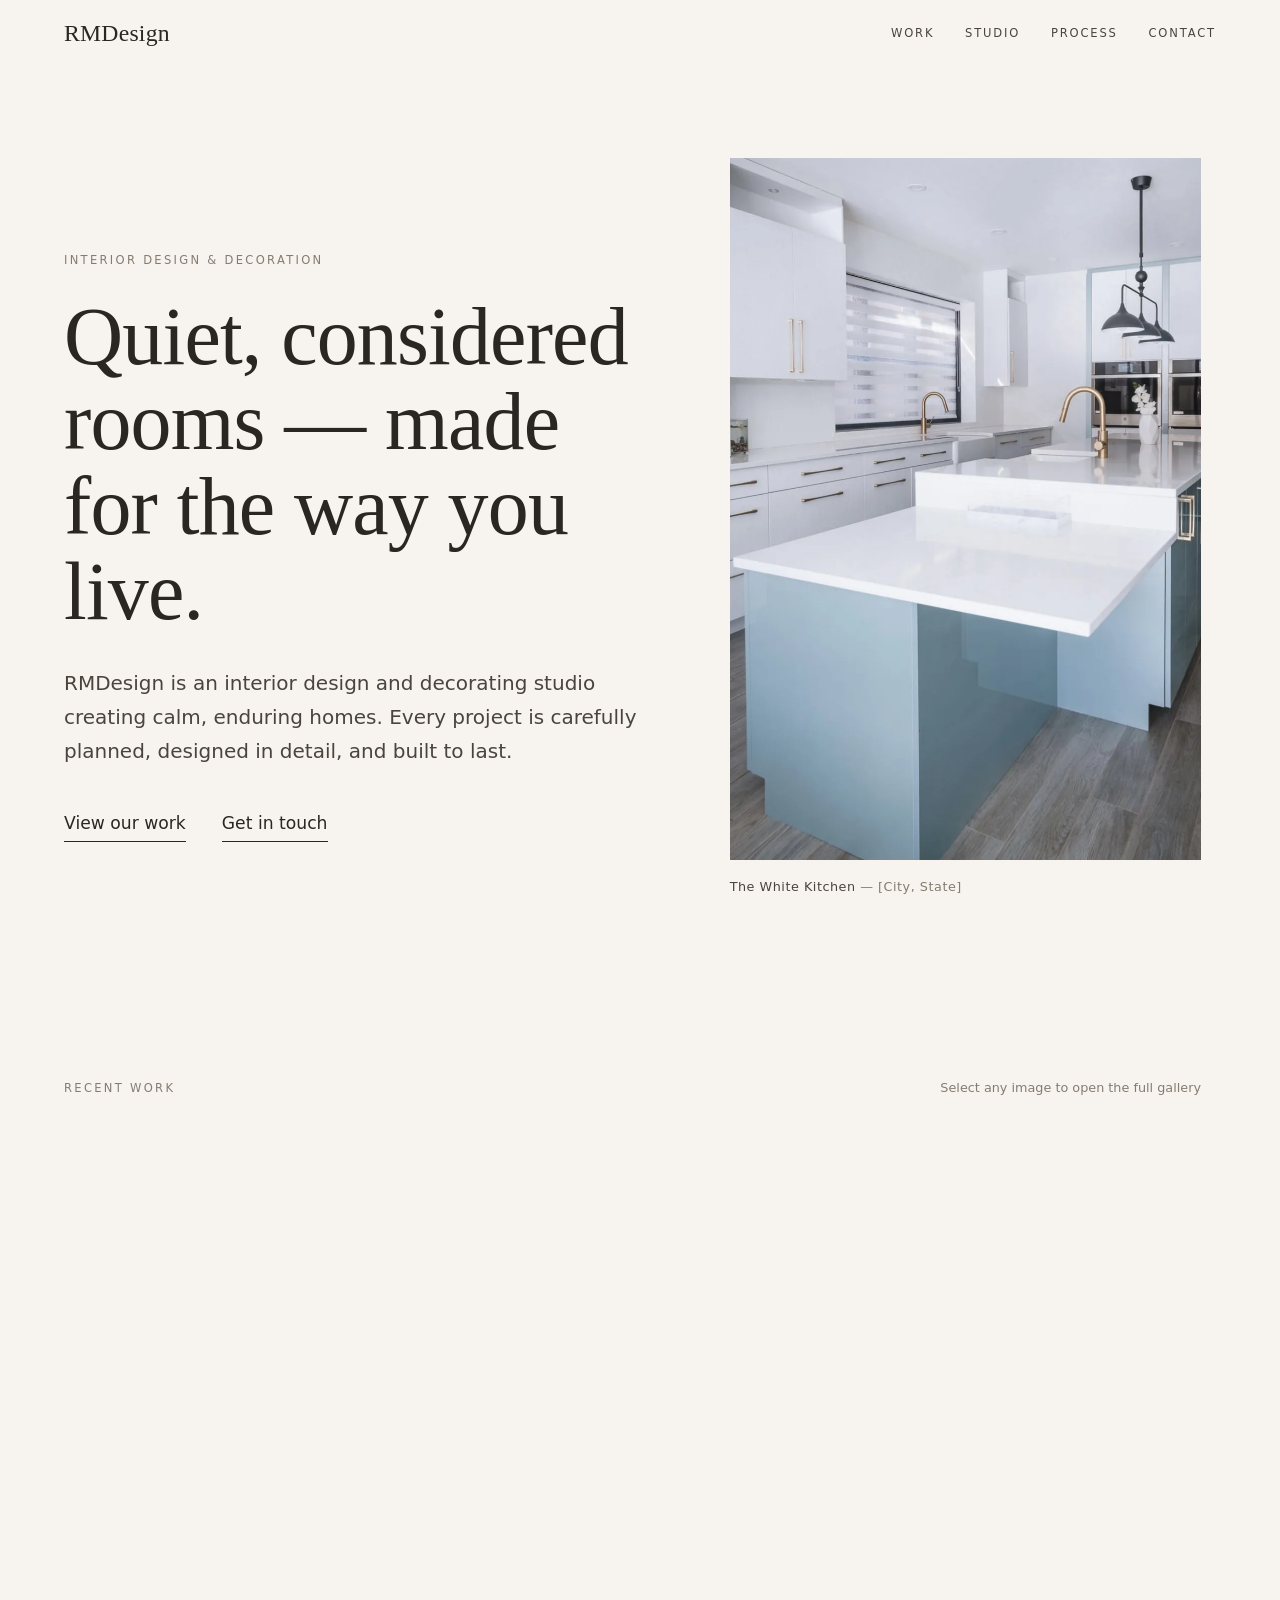
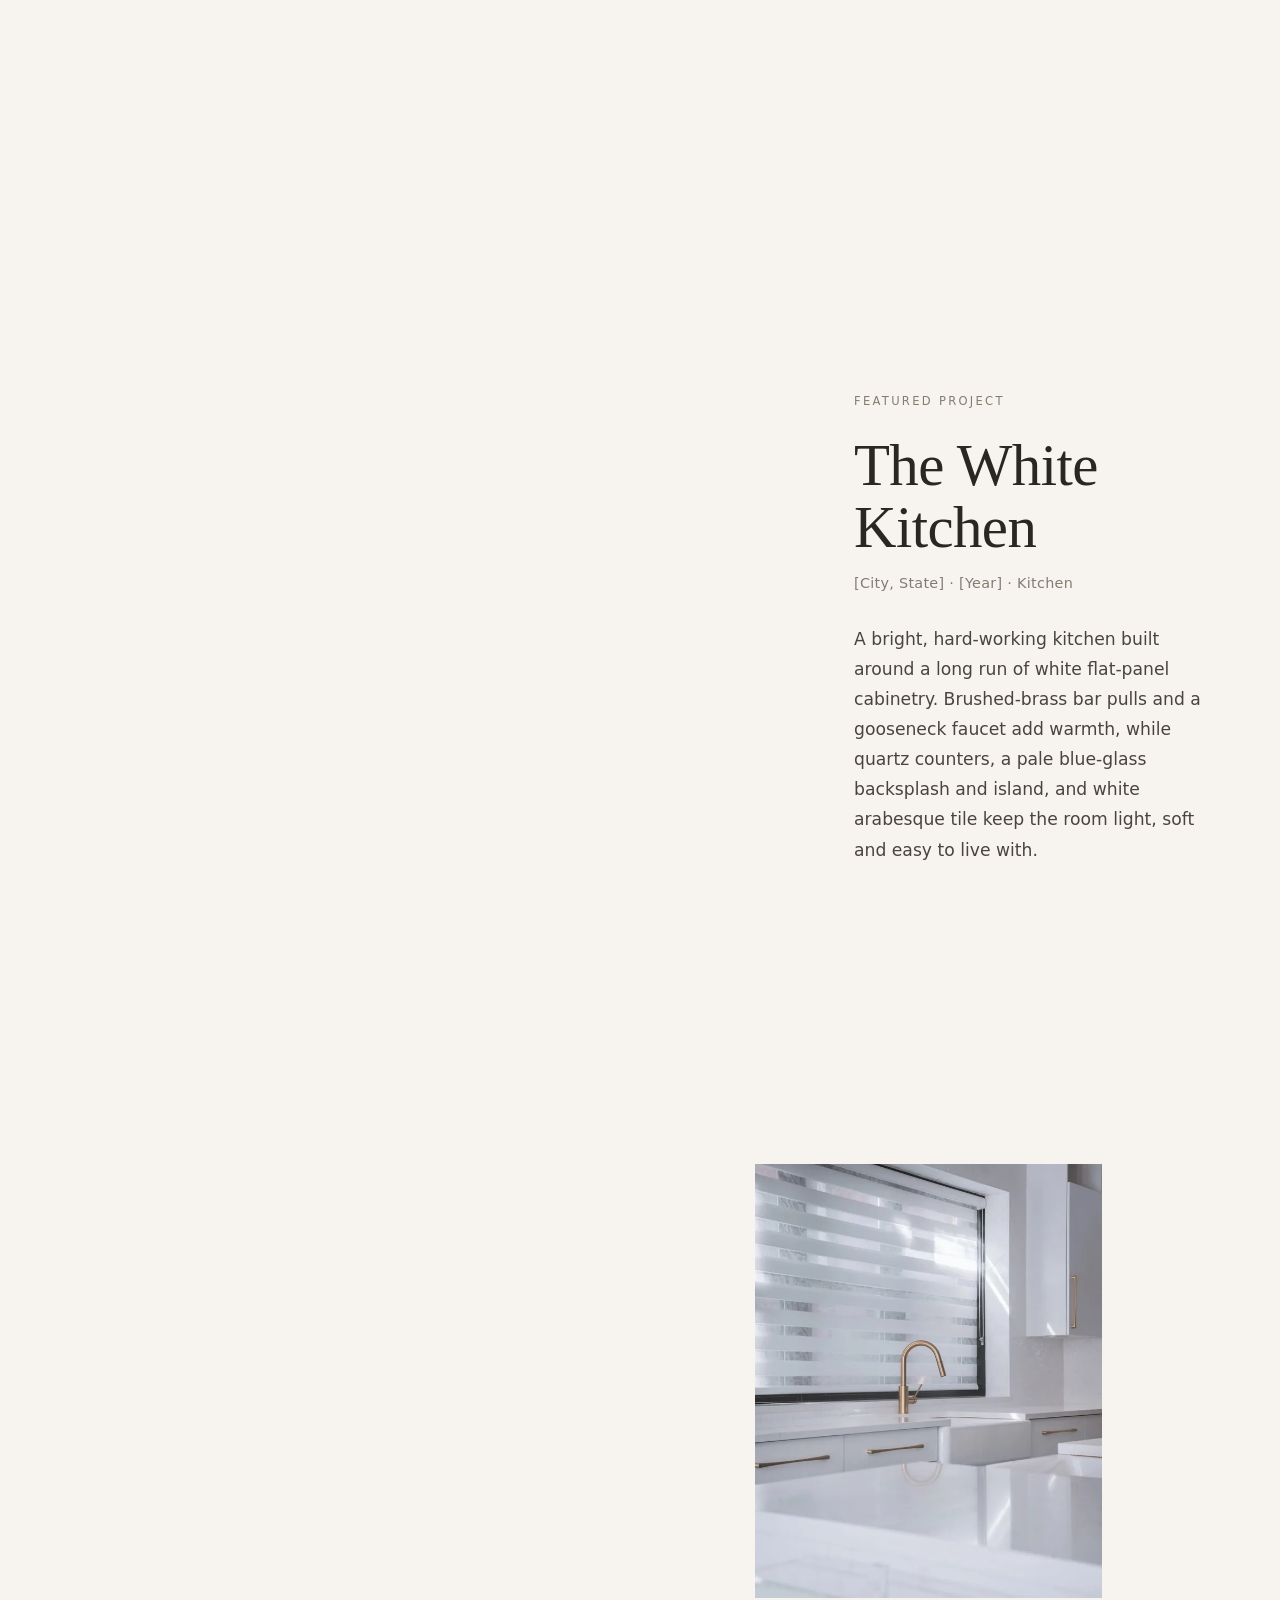
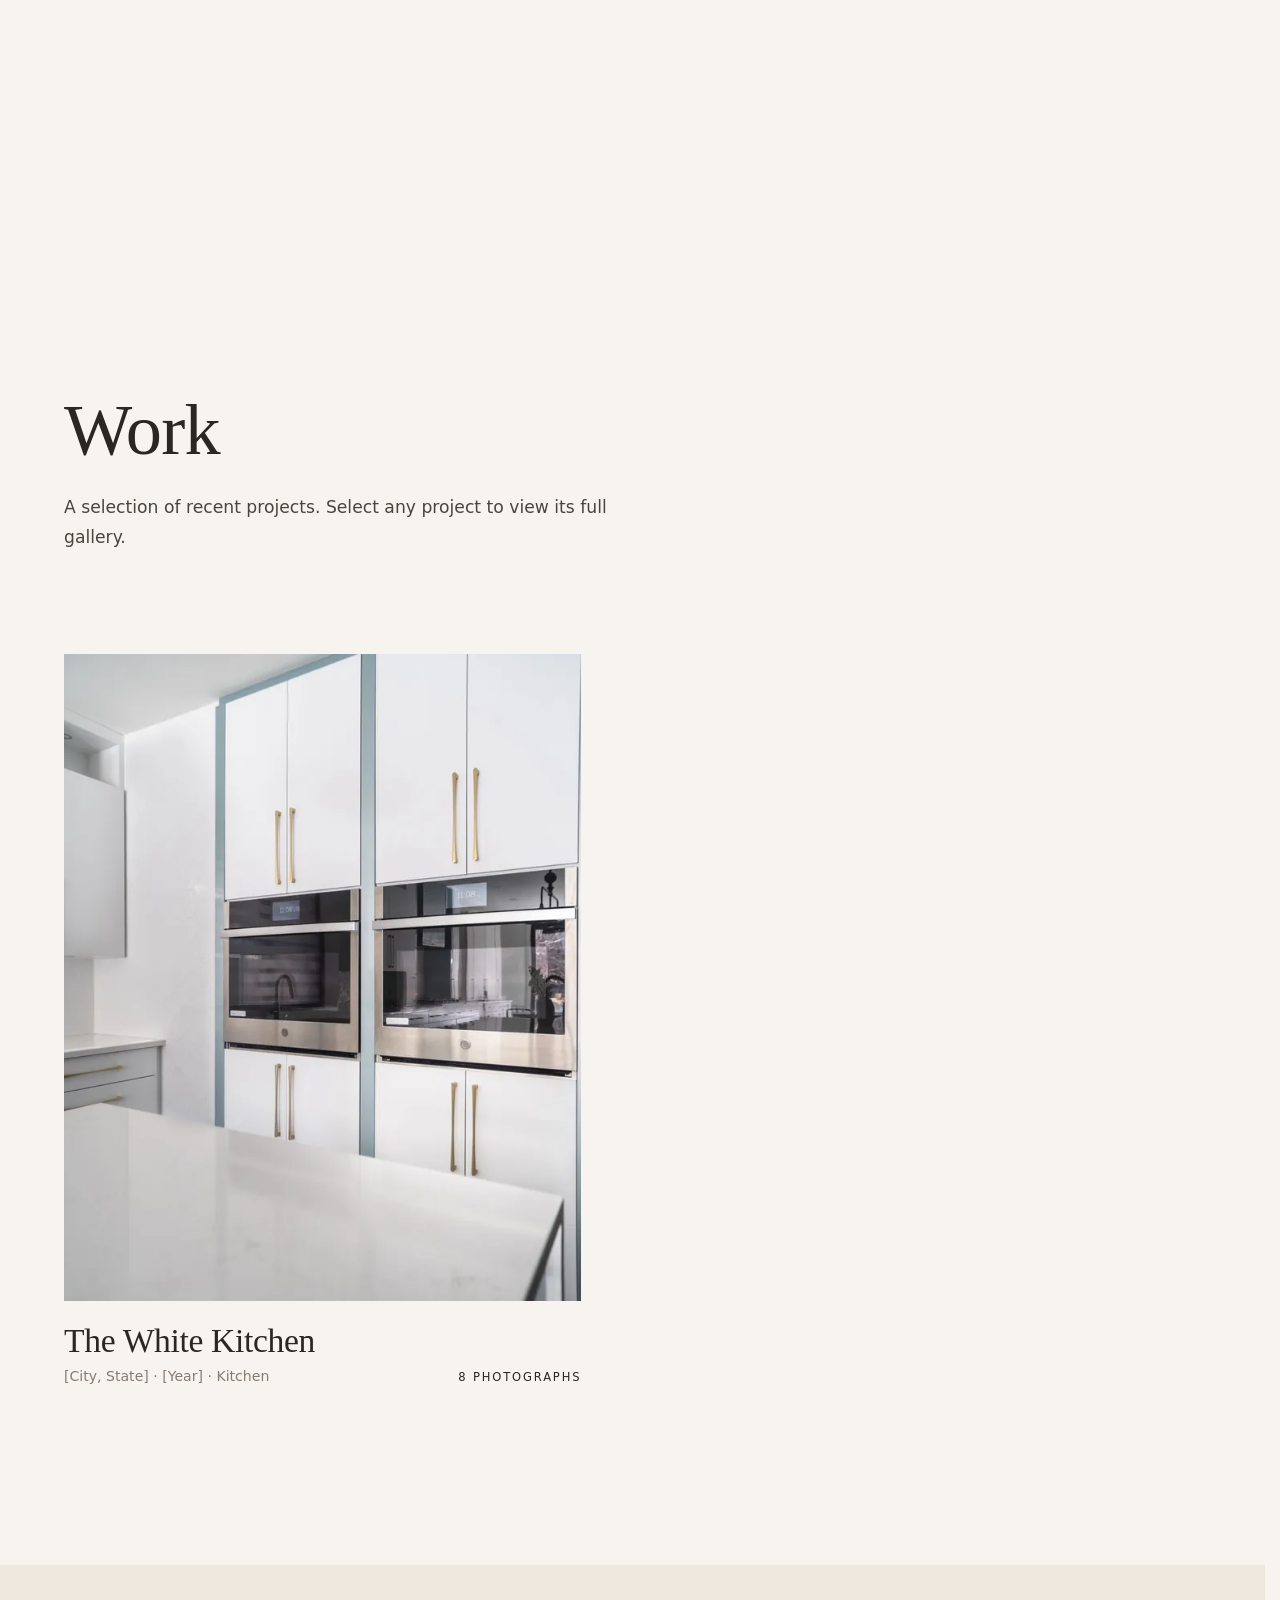
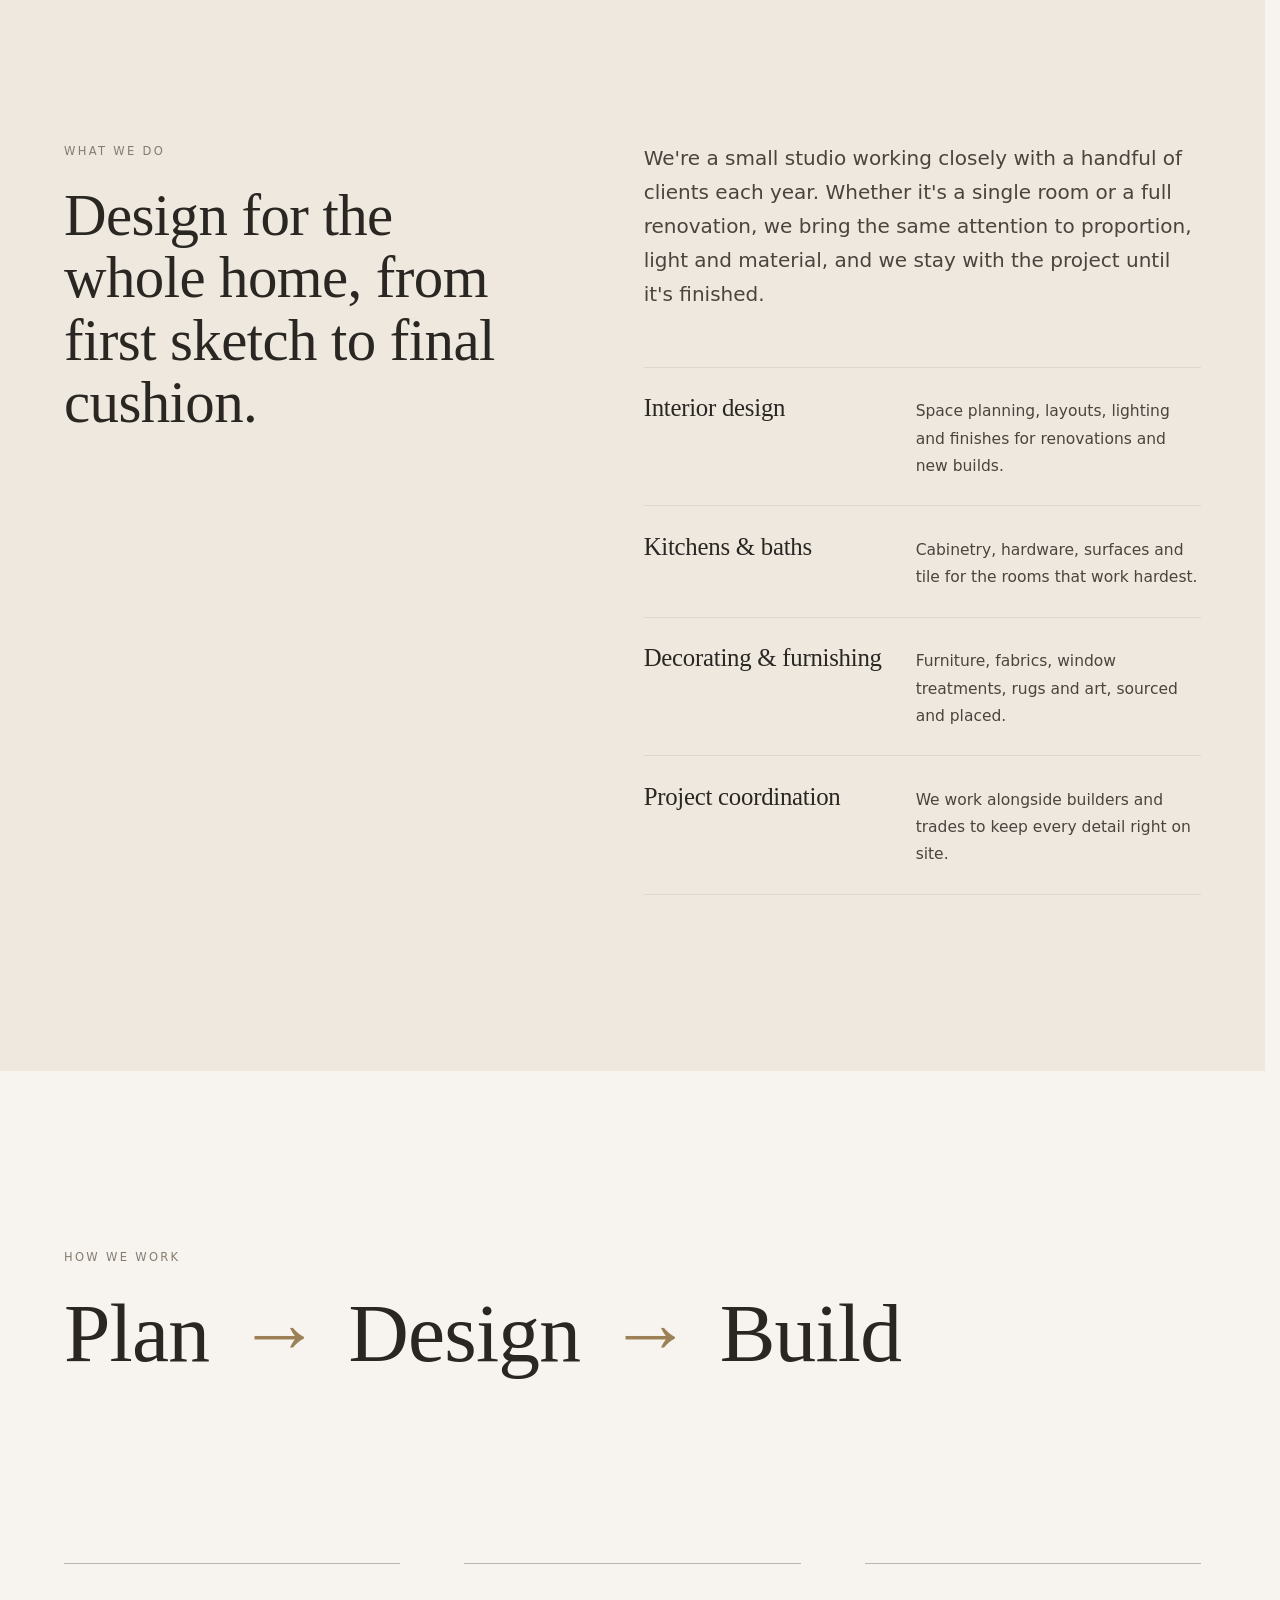
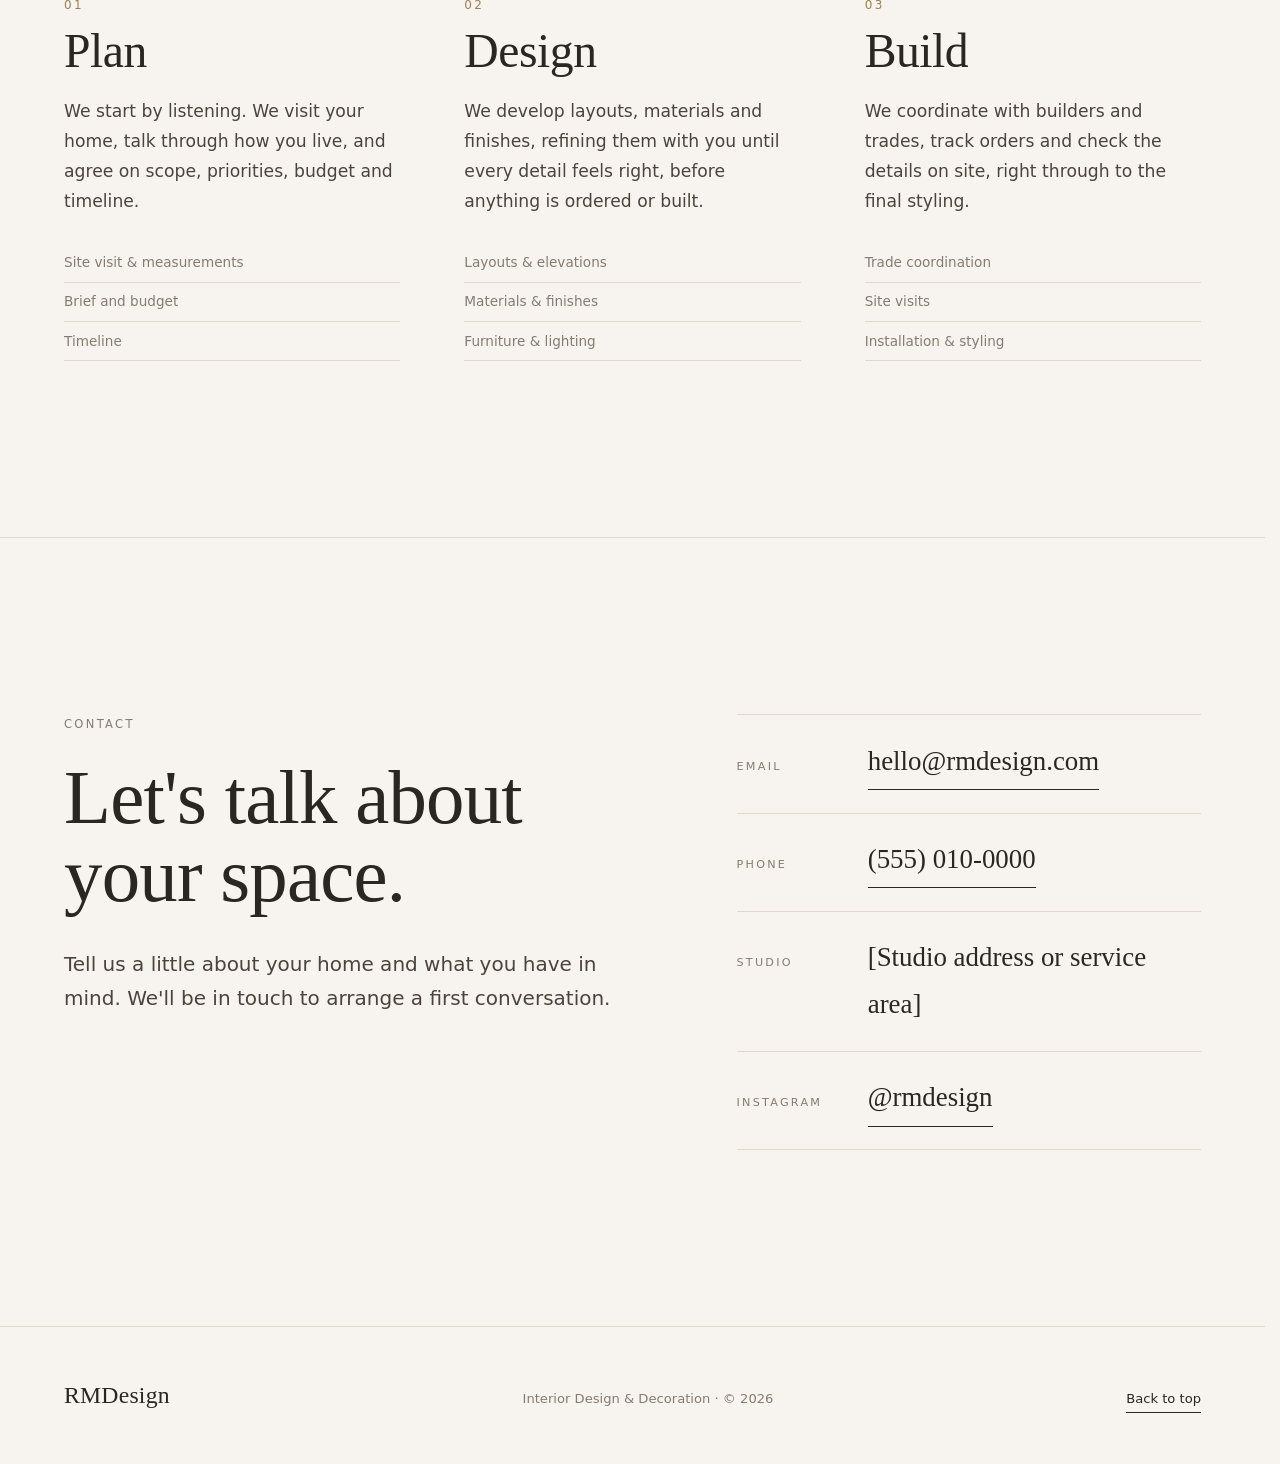
==== commit 727c6f16: "Add files via upload" ====
--- a/index.html
+++ b/index.html
@@ -3,15 +3,15 @@
 <head>
   <meta charset="utf-8">
   <meta name="viewport" content="width=device-width, initial-scale=1">
-  <!-- PLACEHOLDER: replace "Studio Name" everywhere (see README.md) -->
-  <title>Studio Name — Interior Design &amp; Decoration</title>
-  <meta name="description" content="Studio Name is an interior design and decorating studio creating calm, considered homes. View our recent work.">
+  <!-- FIRM NAME: "RMDesign" (unconfirmed). To change it, find & replace "RMDesign" / "rmdesign" in this file (see README.md) -->
+  <title>RMDesign — Interior Design &amp; Decoration</title>
+  <meta name="description" content="RMDesign is an interior design and decorating studio creating calm, considered homes. View our recent work.">
   <meta name="theme-color" content="#F7F4EF">
-  <meta property="og:title" content="Studio Name — Interior Design &amp; Decoration">
+  <meta property="og:title" content="RMDesign — Interior Design &amp; Decoration">
   <meta property="og:description" content="Calm, considered interiors. View our recent work.">
   <meta property="og:type" content="website">
   <meta property="og:image" content="images/white-kitchen/07.jpg">
-  <link rel="icon" href="data:image/svg+xml,%3Csvg xmlns='http://www.w3.org/2000/svg' viewBox='0 0 32 32'%3E%3Crect width='32' height='32' fill='%23F7F4EF'/%3E%3Ctext x='16' y='23' font-family='Georgia,serif' font-size='20' text-anchor='middle' fill='%232A2622'%3ES%3C/text%3E%3C/svg%3E">
+  <link rel="icon" href="data:image/svg+xml,%3Csvg xmlns='http://www.w3.org/2000/svg' viewBox='0 0 32 32'%3E%3Crect width='32' height='32' fill='%23F7F4EF'/%3E%3Ctext x='16' y='23' font-family='Georgia,serif' font-size='20' text-anchor='middle' fill='%232A2622'%3ER%3C/text%3E%3C/svg%3E">
 
   <link rel="preconnect" href="https://fonts.googleapis.com">
   <link rel="preconnect" href="https://fonts.gstatic.com" crossorigin>
@@ -31,7 +31,7 @@
   <a class="skip" href="#main">Skip to content</a>
 
   <header class="site-header" id="site-header">
-    <a class="wordmark" href="#top">Studio Name</a>
+    <a class="wordmark" href="#top">RMDesign</a>
     <nav class="nav" aria-label="Primary">
       <a href="#work">Work</a>
       <a href="#studio">Studio</a>
@@ -47,7 +47,7 @@
       <div class="hero-text">
         <p class="eyebrow rise" style="--d:.15s">Interior Design &amp; Decoration</p>
         <h1 id="hero-title" class="rise" style="--d:.3s">Quiet, considered rooms&nbsp;— made for the way you live.</h1>
-        <p class="lead rise" style="--d:.45s">Studio Name is an interior design and decorating studio creating calm, enduring homes. Every project is carefully planned, designed in detail, and built to last.</p>
+        <p class="lead rise" style="--d:.45s">RMDesign is an interior design and decorating studio creating calm, enduring homes. Every project is carefully planned, designed in detail, and built to last.</p>
         <p class="hero-links rise" style="--d:.6s">
           <a class="link-line" href="#work">View our work</a>
           <a class="link-line" href="#contact">Get in touch</a>
@@ -212,7 +212,7 @@
         <dl class="contact-list">
           <div class="reveal">
             <dt>Email</dt>
-            <dd><a class="link-line" href="mailto:hello@studioname.com">hello@studioname.com</a></dd>
+            <dd><a class="link-line" href="mailto:hello@rmdesign.com">hello@rmdesign.com</a></dd>
           </div>
           <div class="reveal" style="--d:.06s">
             <dt>Phone</dt>
@@ -224,7 +224,7 @@
           </div>
           <div class="reveal" style="--d:.18s">
             <dt>Instagram</dt>
-            <dd><a class="link-line" href="https://instagram.com/studioname" rel="noopener">@studioname</a></dd>
+            <dd><a class="link-line" href="https://instagram.com/rmdesign" rel="noopener">@rmdesign</a></dd>
           </div>
         </dl>
       </div>
@@ -232,7 +232,7 @@
   </main>
 
   <footer class="site-footer wrap">
-    <p class="wordmark">Studio Name</p>
+    <p class="wordmark">RMDesign</p>
     <p>Interior Design &amp; Decoration &middot; &copy; <span id="year">2026</span></p>
     <p><a class="link-line" href="#top">Back to top</a></p>
   </footer>
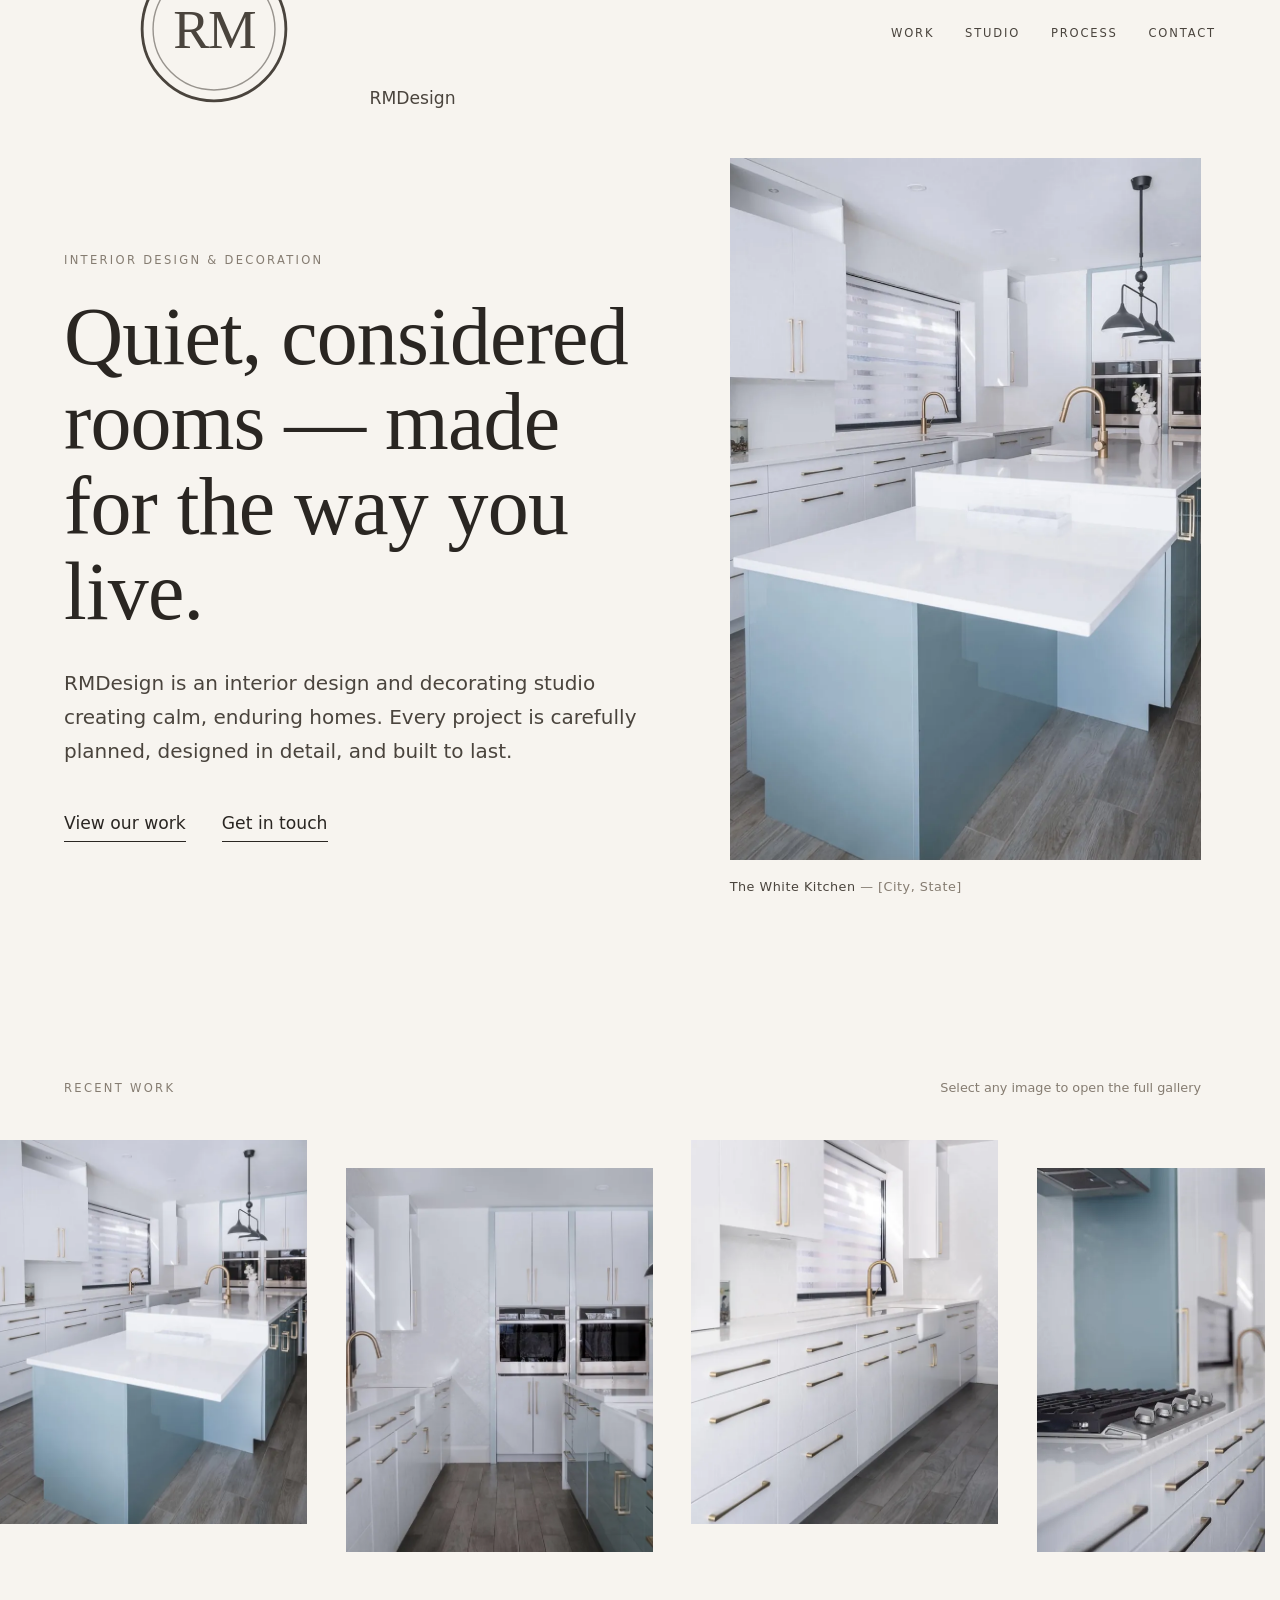
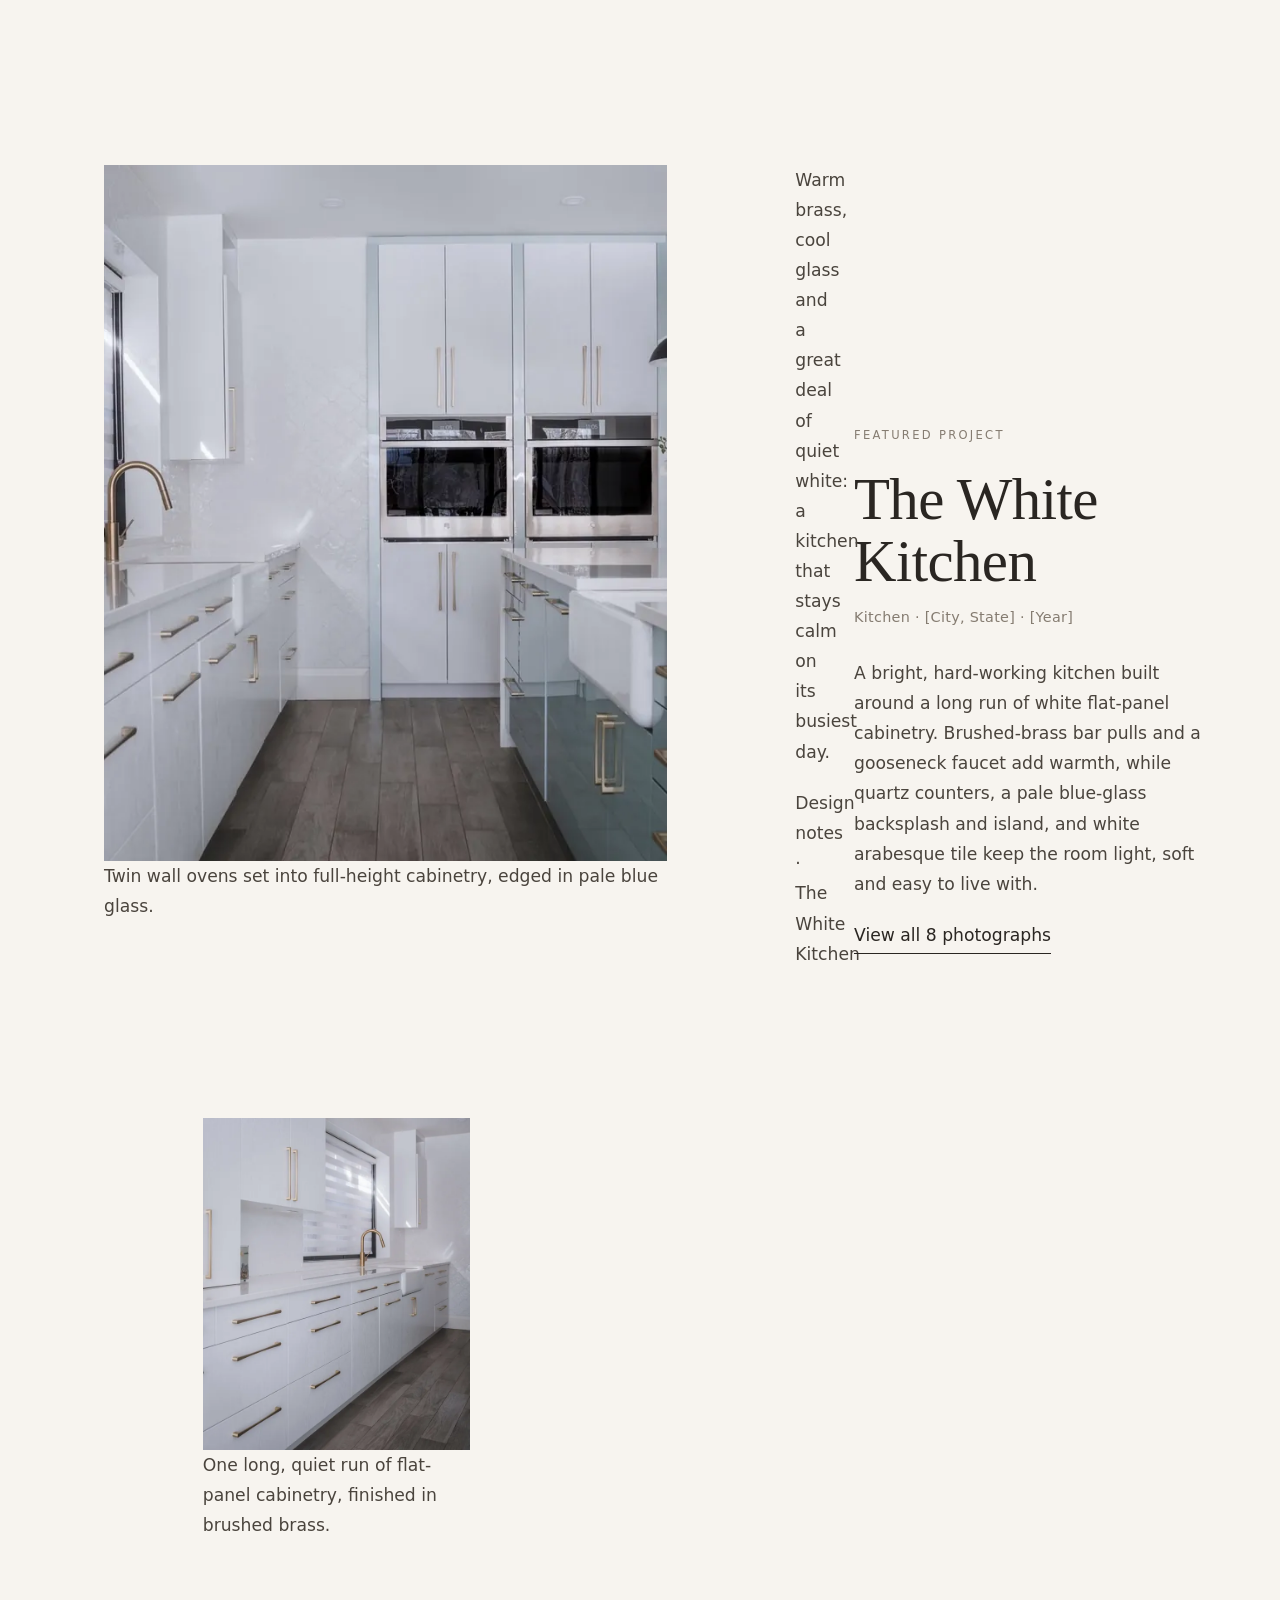
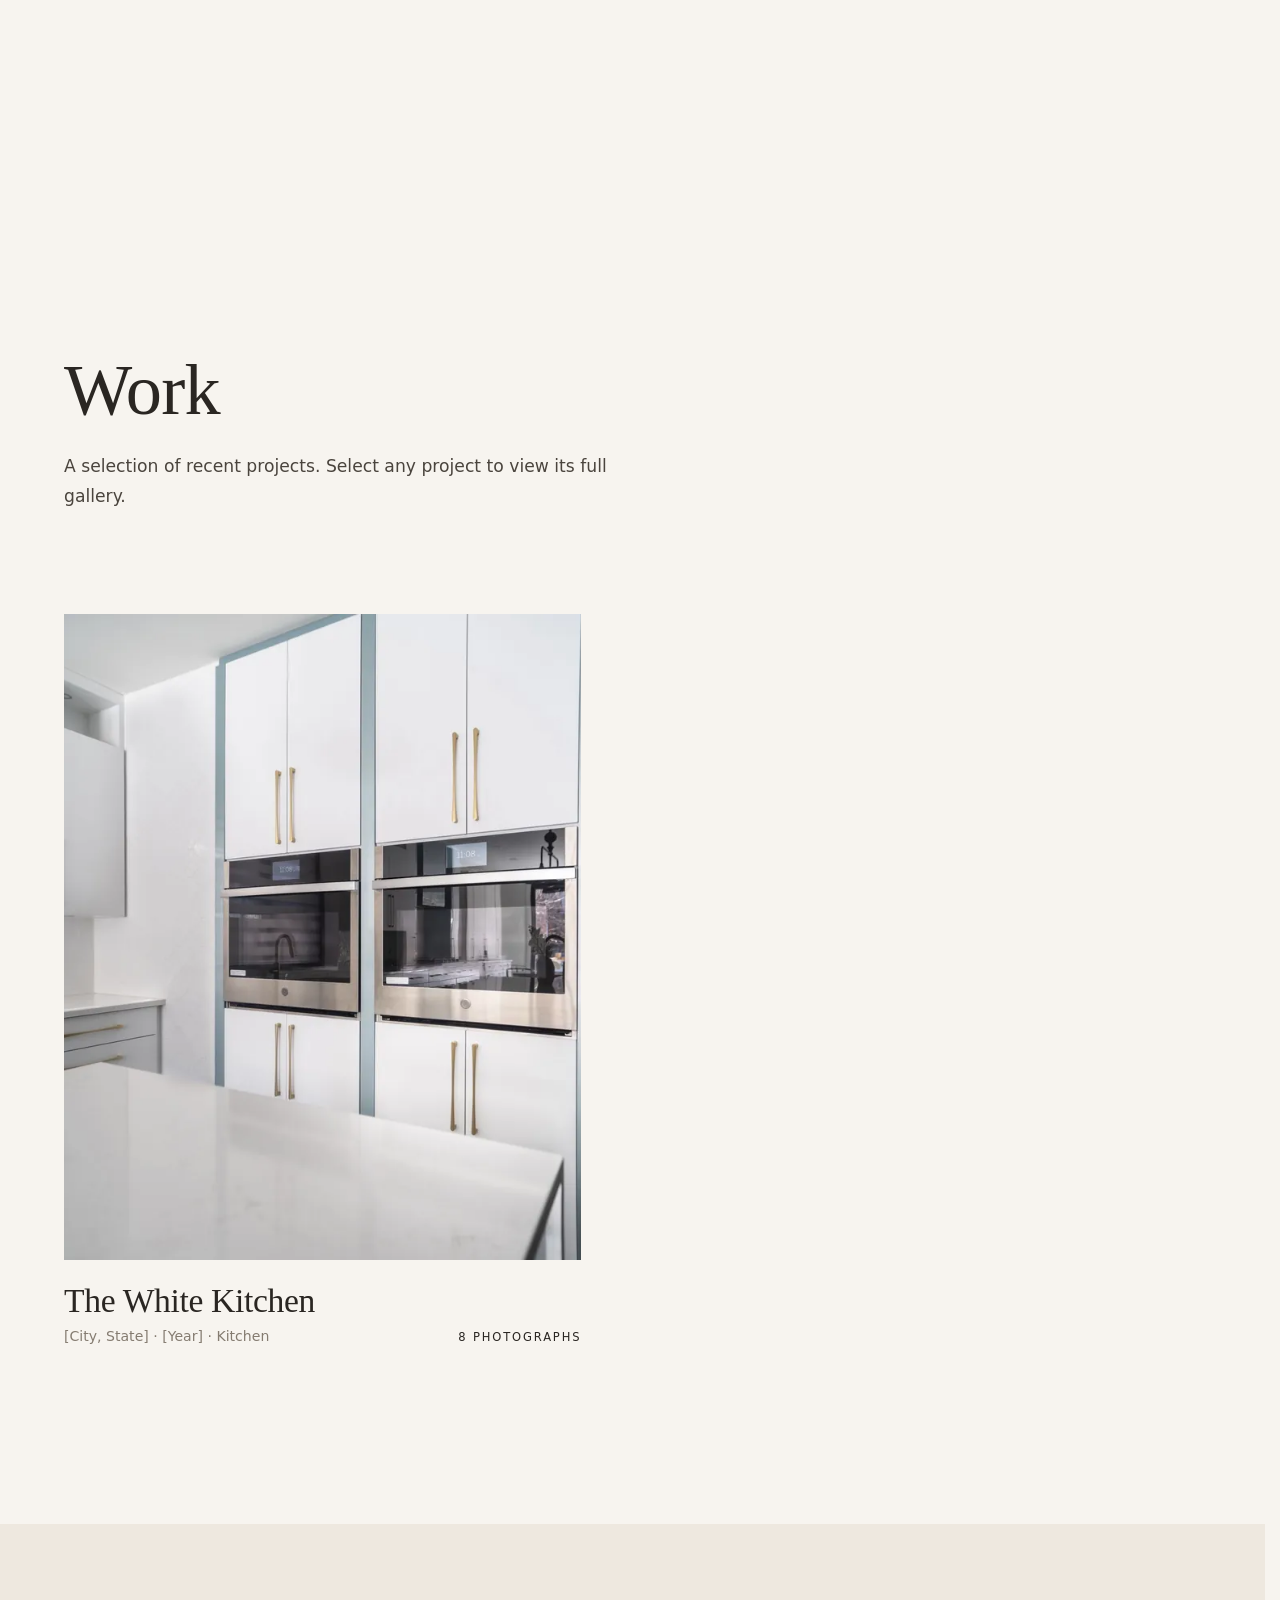
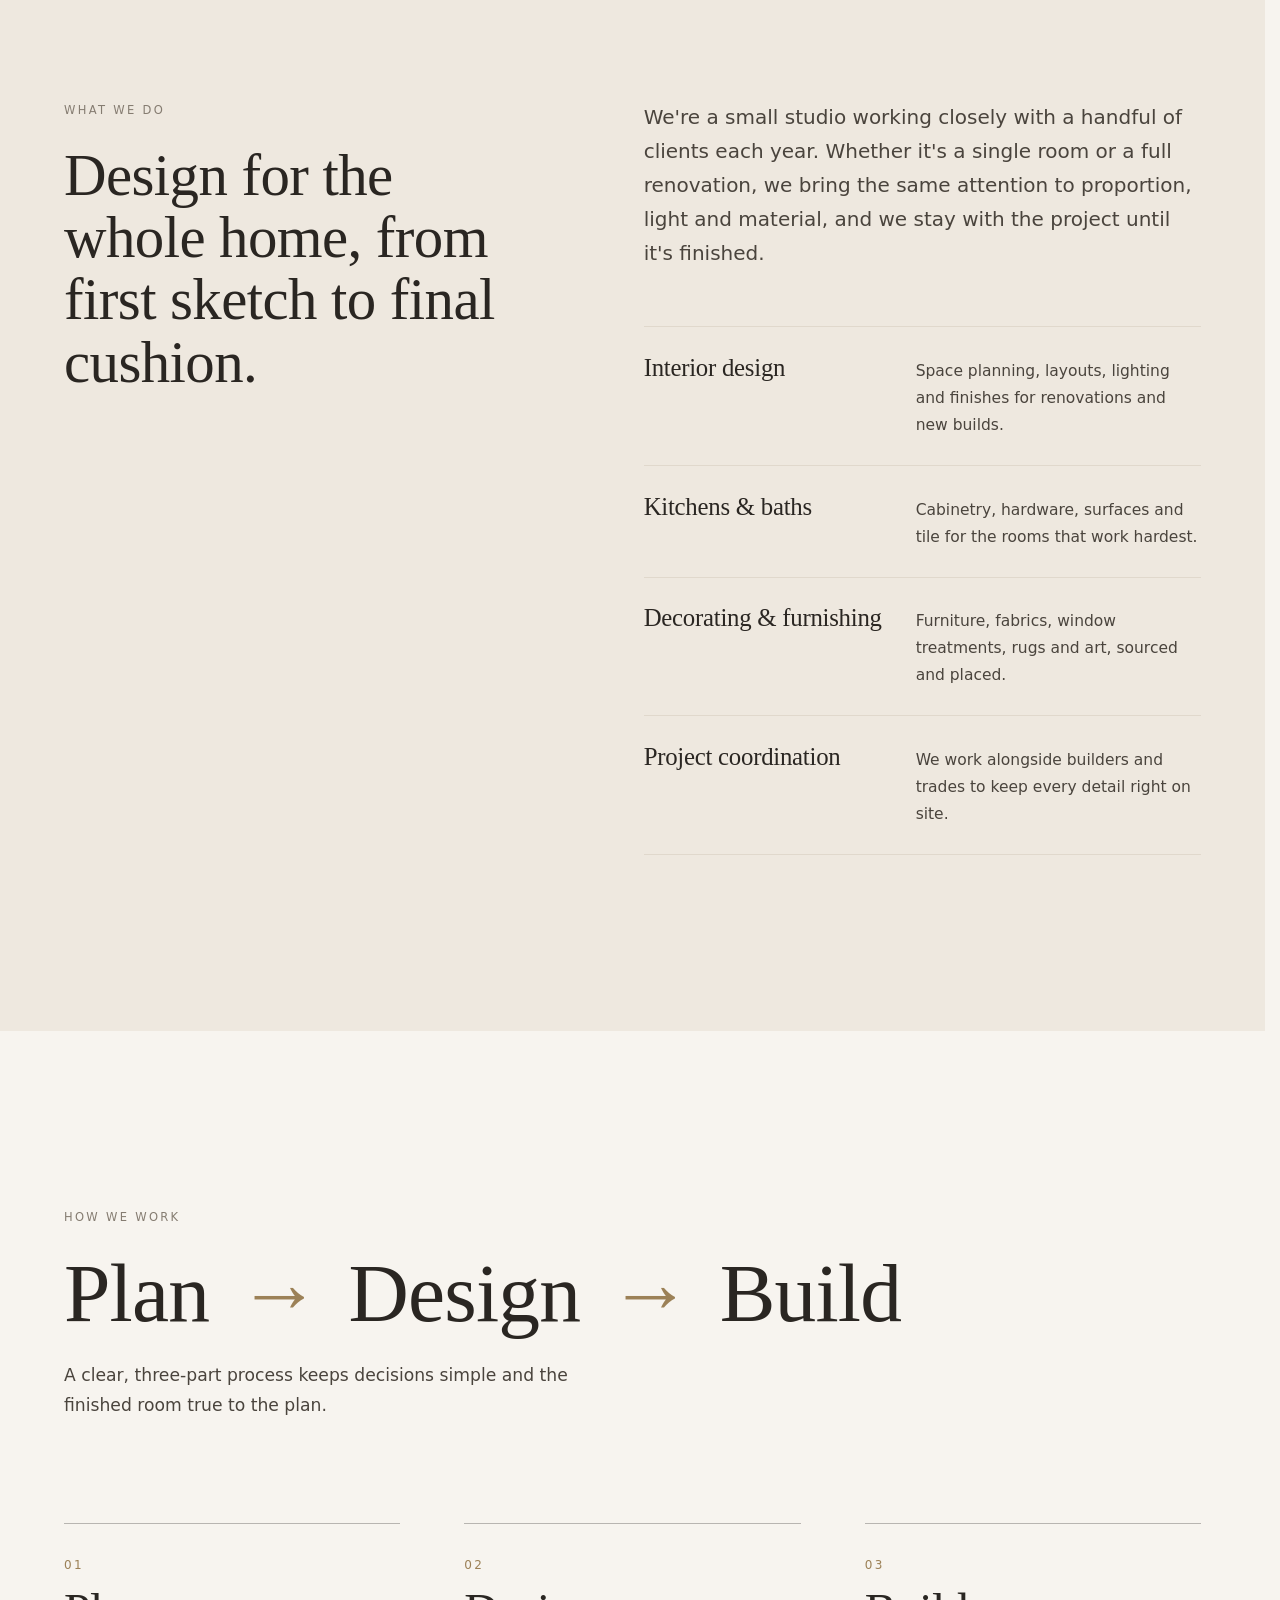
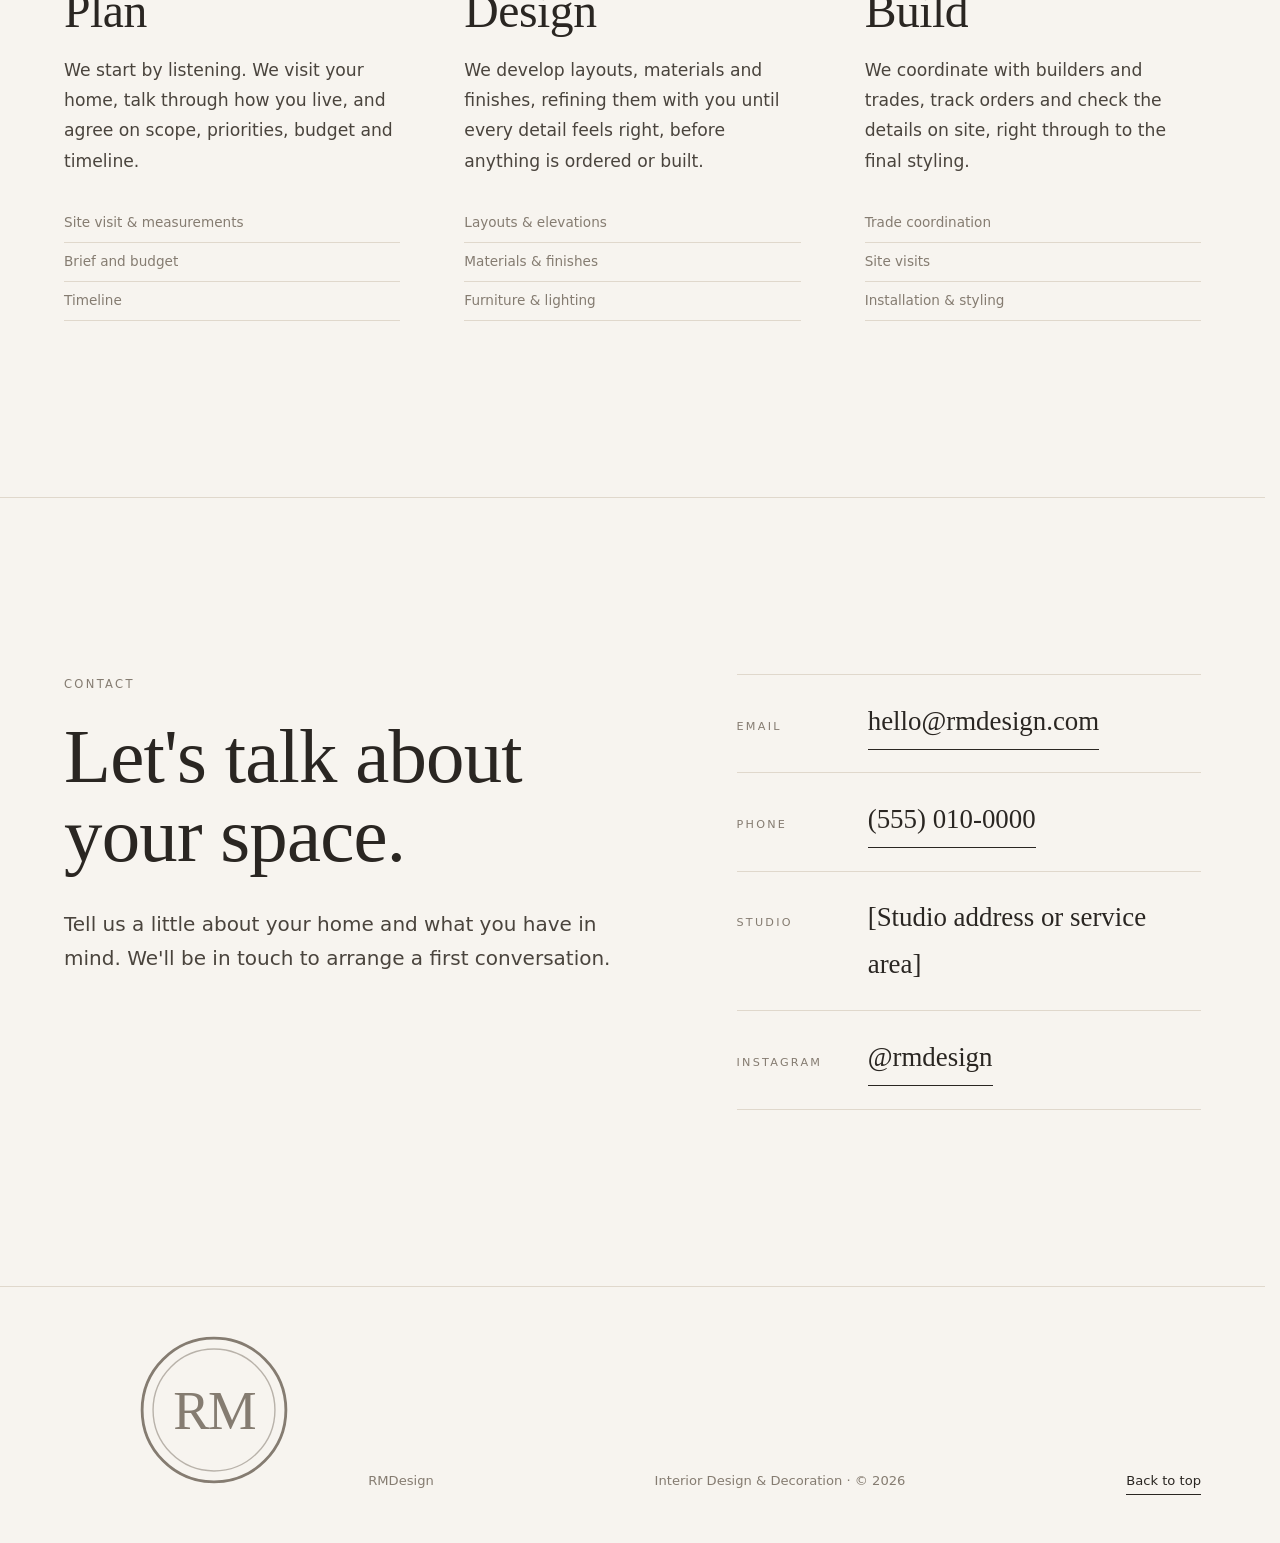
==== commit 188cb55a: "Add files via upload" ====
--- a/index.html
+++ b/index.html
@@ -11,7 +11,7 @@
   <meta property="og:description" content="Calm, considered interiors. View our recent work.">
   <meta property="og:type" content="website">
   <meta property="og:image" content="images/white-kitchen/07.jpg">
-  <link rel="icon" href="data:image/svg+xml,%3Csvg xmlns='http://www.w3.org/2000/svg' viewBox='0 0 32 32'%3E%3Crect width='32' height='32' fill='%23F7F4EF'/%3E%3Ctext x='16' y='23' font-family='Georgia,serif' font-size='20' text-anchor='middle' fill='%232A2622'%3ER%3C/text%3E%3C/svg%3E">
+  <link rel="icon" type="image/svg+xml" href="favicon.svg">
 
   <link rel="preconnect" href="https://fonts.googleapis.com">
   <link rel="preconnect" href="https://fonts.gstatic.com" crossorigin>
@@ -28,10 +28,24 @@
   </script>
 </head>
 <body id="top">
+  <!-- BRAND MARK (interim). To use a real logo, replace the two
+       <a class="brand"> blocks (header + footer) with an <img>, and favicon.svg. -->
+  <svg width="0" height="0" style="position:absolute" aria-hidden="true" focusable="false">
+    <symbol id="rm-mark" viewBox="0 0 48 48">
+      <circle cx="24" cy="24" r="23" fill="none" stroke="currentColor" stroke-width=".9"/>
+      <circle cx="24" cy="24" r="19.5" fill="none" stroke="currentColor" stroke-width=".45" opacity=".55"/>
+      <text x="24" y="30.2" text-anchor="middle" fill="currentColor"
+            font-family="'Cormorant Garamond', 'Iowan Old Style', Georgia, serif"
+            font-size="17.5" font-weight="500" letter-spacing="-.6">RM</text>
+    </symbol>
+  </svg>
   <a class="skip" href="#main">Skip to content</a>
 
   <header class="site-header" id="site-header">
-    <a class="wordmark" href="#top">RMDesign</a>
+    <a class="brand" href="#top" aria-label="RMDesign, back to top">
+      <svg class="brand-mark" aria-hidden="true"><use href="#rm-mark"/></svg>
+      <span class="brand-name" aria-hidden="true"><span class="b-rm">RM</span><span class="b-design">Design</span></span>
+    </a>
     <nav class="nav" aria-label="Primary">
       <a href="#work">Work</a>
       <a href="#studio">Studio</a>
@@ -79,37 +93,41 @@
     <!-- ============ FEATURED PROJECT ============ -->
     <section class="featured wrap section" aria-labelledby="featured-title">
       <div class="feature-grid">
-        <a class="shot f1 mask" href="images/white-kitchen/06.jpg" data-project="the-white-kitchen" data-index="1" aria-label="Open photo 2 of The White Kitchen">
-          <picture>
-            <source type="image/webp" srcset="images/white-kitchen/06-thumb.webp 640w, images/white-kitchen/06.webp 1125w" sizes="(min-width: 900px) 55vw, 100vw">
-            <img src="images/white-kitchen/06-thumb.jpg" srcset="images/white-kitchen/06-thumb.jpg 640w, images/white-kitchen/06.jpg 1125w" sizes="(min-width: 900px) 55vw, 100vw"
-                 width="1125" height="1390" loading="lazy" decoding="async" alt="View toward twin wall ovens in tall white cabinets, with the blue island in the foreground.">
-          </picture>
-        </a>
+        <figure class="f1">
+          <a class="shot mask" href="images/white-kitchen/06.jpg" data-project="the-white-kitchen" data-index="1" aria-label="Open photo 2 of The White Kitchen">
+            <picture>
+              <source type="image/webp" srcset="images/white-kitchen/06-thumb.webp 640w, images/white-kitchen/06.webp 1125w" sizes="(min-width: 900px) 46vw, 100vw">
+              <img src="images/white-kitchen/06-thumb.jpg" srcset="images/white-kitchen/06-thumb.jpg 640w, images/white-kitchen/06.jpg 1125w" sizes="(min-width: 900px) 46vw, 100vw"
+                   width="1125" height="1390" loading="lazy" decoding="async" alt="View toward twin wall ovens in tall white cabinets, with the blue island in the foreground.">
+            </picture>
+          </a>
+          <figcaption class="fig-cap reveal">Twin wall ovens set into full-height cabinetry, edged in pale blue glass.</figcaption>
+        </figure>
 
         <div class="f-text">
           <p class="eyebrow reveal">Featured project</p>
           <h2 id="featured-title" class="reveal" style="--d:.08s">The White Kitchen</h2>
-          <p class="meta reveal" style="--d:.16s">[City, State] &middot; [Year] &middot; Kitchen</p>
+          <p class="meta reveal" style="--d:.16s">Kitchen &middot; [City, State] &middot; [Year]</p>
           <p class="reveal" style="--d:.24s">A bright, hard-working kitchen built around a long run of white flat-panel cabinetry. Brushed-brass bar pulls and a gooseneck faucet add warmth, while quartz counters, a pale blue-glass backsplash and island, and white arabesque tile keep the room light, soft and easy to live with.</p>
           <p class="reveal" style="--d:.32s"><a class="link-line" href="images/white-kitchen/07.jpg" data-project="the-white-kitchen" data-index="0">View all 8 photographs</a></p>
         </div>
 
-        <a class="shot f2 mask" style="--d:.1s" href="images/white-kitchen/04.jpg" data-project="the-white-kitchen" data-index="3" aria-label="Open photo 4 of The White Kitchen">
-          <picture>
-            <source type="image/webp" srcset="images/white-kitchen/04-thumb.webp 566w, images/white-kitchen/04.webp 1125w" sizes="(min-width: 900px) 30vw, 48vw">
-            <img src="images/white-kitchen/04-thumb.jpg" srcset="images/white-kitchen/04-thumb.jpg 566w, images/white-kitchen/04.jpg 1125w" sizes="(min-width: 900px) 30vw, 48vw"
-                 width="1125" height="1591" loading="lazy" decoding="async" alt="Pale blue-glass backsplash behind a gas cooktop, framed by white cabinetry and brass pulls.">
-          </picture>
-        </a>
-
-        <a class="shot f3 mask" style="--d:.2s" href="images/white-kitchen/01.jpg" data-project="the-white-kitchen" data-index="4" aria-label="Open photo 5 of The White Kitchen">
-          <picture>
-            <source type="image/webp" srcset="images/white-kitchen/01-thumb.webp 640w, images/white-kitchen/01.webp 1125w" sizes="(min-width: 900px) 30vw, 48vw">
-            <img src="images/white-kitchen/01-thumb.jpg" srcset="images/white-kitchen/01-thumb.jpg 640w, images/white-kitchen/01.jpg 1125w" sizes="(min-width: 900px) 30vw, 48vw"
-                 width="1125" height="1403" loading="lazy" decoding="async" alt="Brushed-brass gooseneck faucet at a white quartz counter beneath a wide window.">
-          </picture>
-        </a>
+        <!-- Studio's own design note (editable copy, not a client testimonial) -->
+        <blockquote class="f-quote reveal">
+          <p>Warm brass, cool glass and a great deal of quiet white: a kitchen that stays calm on its busiest day.</p>
+          <footer>Design notes &middot; The White Kitchen</footer>
+        </blockquote>
+
+        <figure class="f2">
+          <a class="shot mask" href="images/white-kitchen/03.jpg" data-project="the-white-kitchen" data-index="7" aria-label="Open photo 8 of The White Kitchen">
+            <picture>
+              <source type="image/webp" srcset="images/white-kitchen/03-thumb.webp 640w, images/white-kitchen/03.webp 1125w" sizes="(min-width: 900px) 30vw, 80vw">
+              <img src="images/white-kitchen/03-thumb.jpg" srcset="images/white-kitchen/03-thumb.jpg 640w, images/white-kitchen/03.jpg 1125w" sizes="(min-width: 900px) 30vw, 80vw"
+                   width="1125" height="1398" loading="lazy" decoding="async" alt="White perimeter cabinetry with brushed-brass pulls and a farmhouse sink beneath the window.">
+            </picture>
+          </a>
+          <figcaption class="fig-cap reveal">One long, quiet run of flat-panel cabinetry, finished in brushed brass.</figcaption>
+        </figure>
       </div>
     </section>
 
@@ -124,12 +142,13 @@
       <!-- Cards are built from js/projects.js -->
       <div class="work-grid" id="work-grid">
         <noscript>
-          <article class="card">
-            <a class="card-link" href="images/white-kitchen/08.jpg">
-              <div class="mask ratio"><img src="images/white-kitchen/08-thumb.jpg" alt="Tall white cabinets with brass pulls and stacked ovens." width="640" height="794"></div>
-              <div class="card-meta"><h3>The White Kitchen</h3><p>[City, State] &middot; [Year]</p></div>
+          <article class="card card-wide">
+            <a class="card-link" href="images/white-kitchen/05.jpg">
+              <div class="mask ratio-wide"><img src="images/white-kitchen/05-thumb.jpg" alt="Gas cooktop on a white quartz counter with a pale blue-glass backsplash." width="640" height="794" style="object-position:50% 62%"></div>
+              <div class="card-wide-text"><p class="eyebrow">Kitchen &middot; [City, State] &middot; [Year]</p><h3>The White Kitchen</h3><p><span class="link-line">View project</span></p></div>
             </a>
           </article>
+          <p class="coming-soon">More projects coming soon.</p>
         </noscript>
       </div>
     </section>
@@ -232,7 +251,10 @@
   </main>
 
   <footer class="site-footer wrap">
-    <p class="wordmark">RMDesign</p>
+    <a class="brand brand-lg" href="#top" aria-label="RMDesign, back to top">
+      <svg class="brand-mark" aria-hidden="true"><use href="#rm-mark"/></svg>
+      <span class="brand-name" aria-hidden="true"><span class="b-rm">RM</span><span class="b-design">Design</span></span>
+    </a>
     <p>Interior Design &amp; Decoration &middot; &copy; <span id="year">2026</span></p>
     <p><a class="link-line" href="#top">Back to top</a></p>
   </footer>
--- a/css/styles.css
+++ b/css/styles.css
@@ -1,5 +1,5 @@
 /* =========================================================
-   Studio Name — portfolio styles
+   RMDesign — portfolio styles
    Only transform + opacity are animated. All motion is
    disabled under prefers-reduced-motion.
    ========================================================= */
@@ -122,6 +122,7 @@
   display: flex; align-items: center; justify-content: space-between;
   gap: 1rem;
   padding-inline: var(--pad);
+  padding-inline: max(var(--pad), calc((100% - var(--max)) / 2 + var(--pad)));
   background: rgba(247, 244, 239, .92);
   border-bottom: 1px solid transparent;
   transition: border-color .4s;
@@ -132,7 +133,7 @@
   font-size: clamp(1.15rem, 1rem + .6vw, 1.5rem);
   font-weight: 500;
   color: var(--ink);
-  letter-spacing: .01em;
+  letter-spacing: .05em;
   white-space: nowrap;
 }
 .nav { display: flex; gap: clamp(.75rem, 2.4vw, 2.5rem); }
